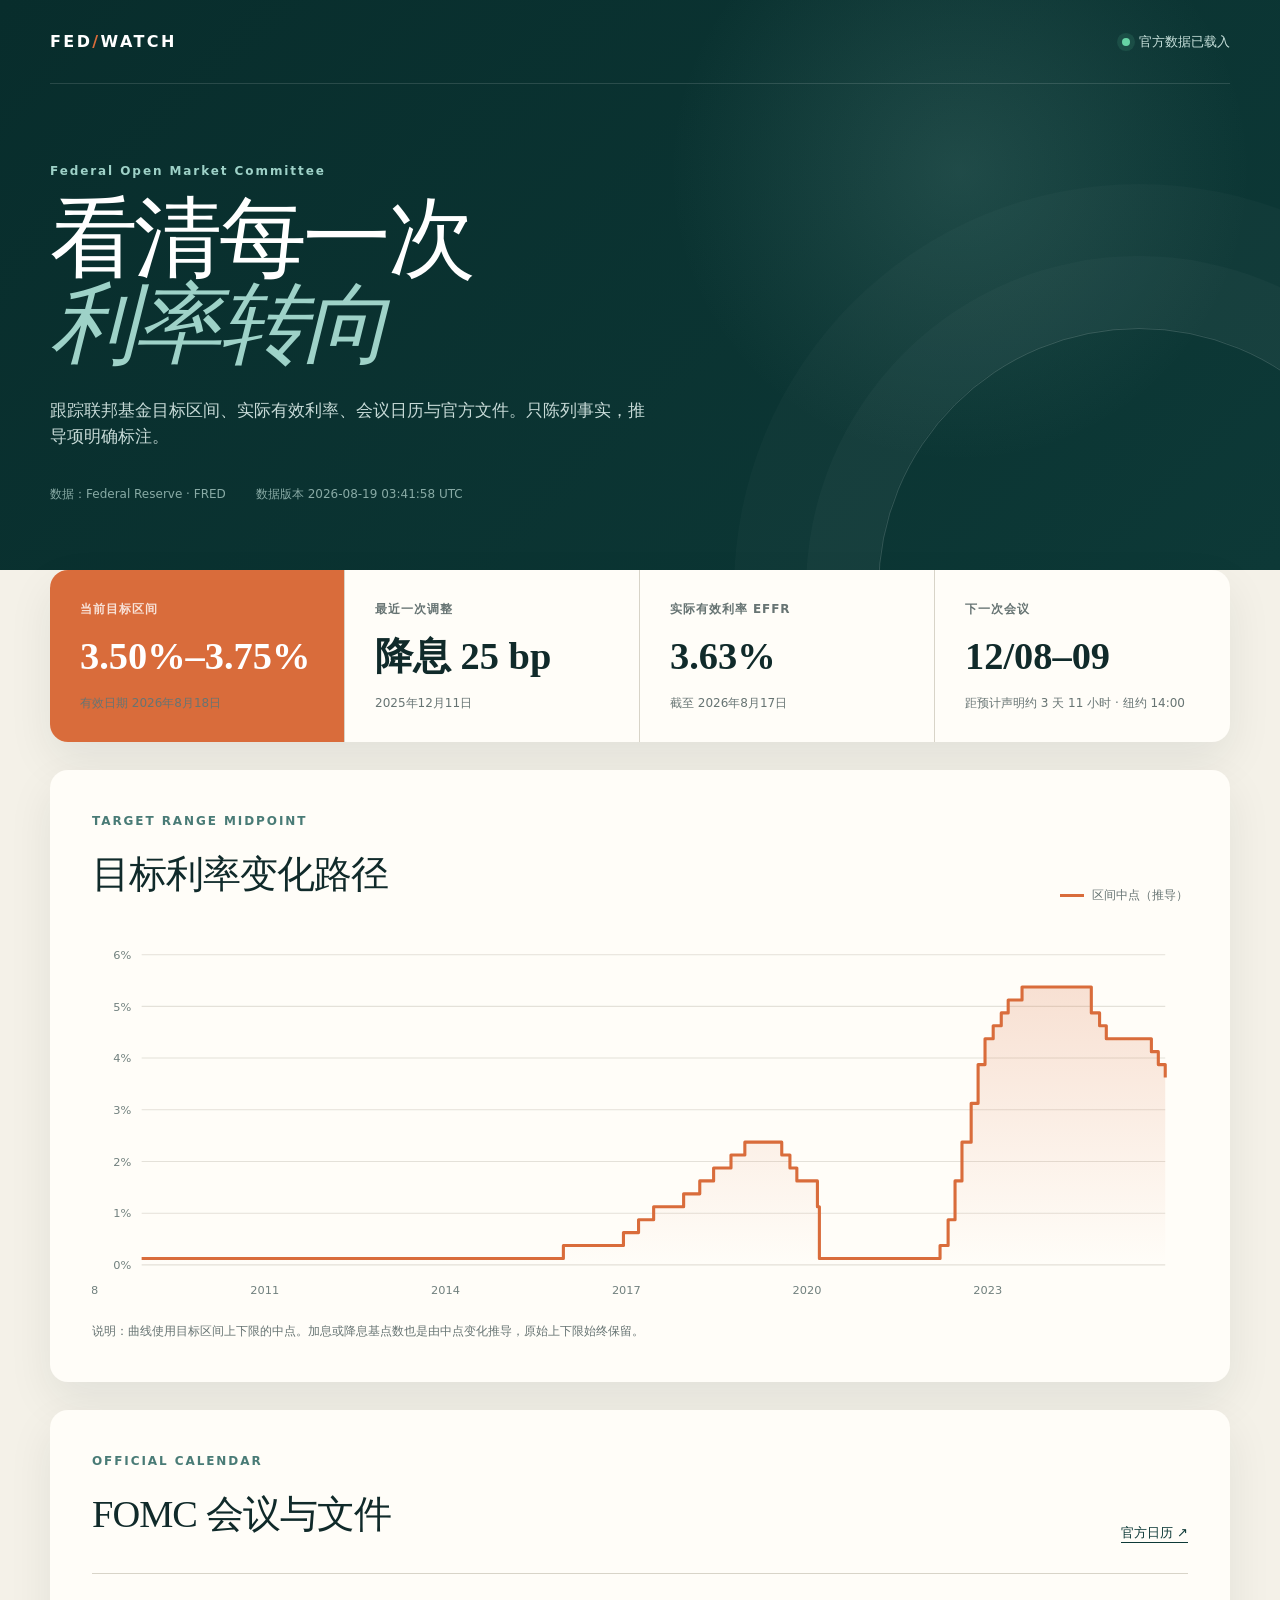
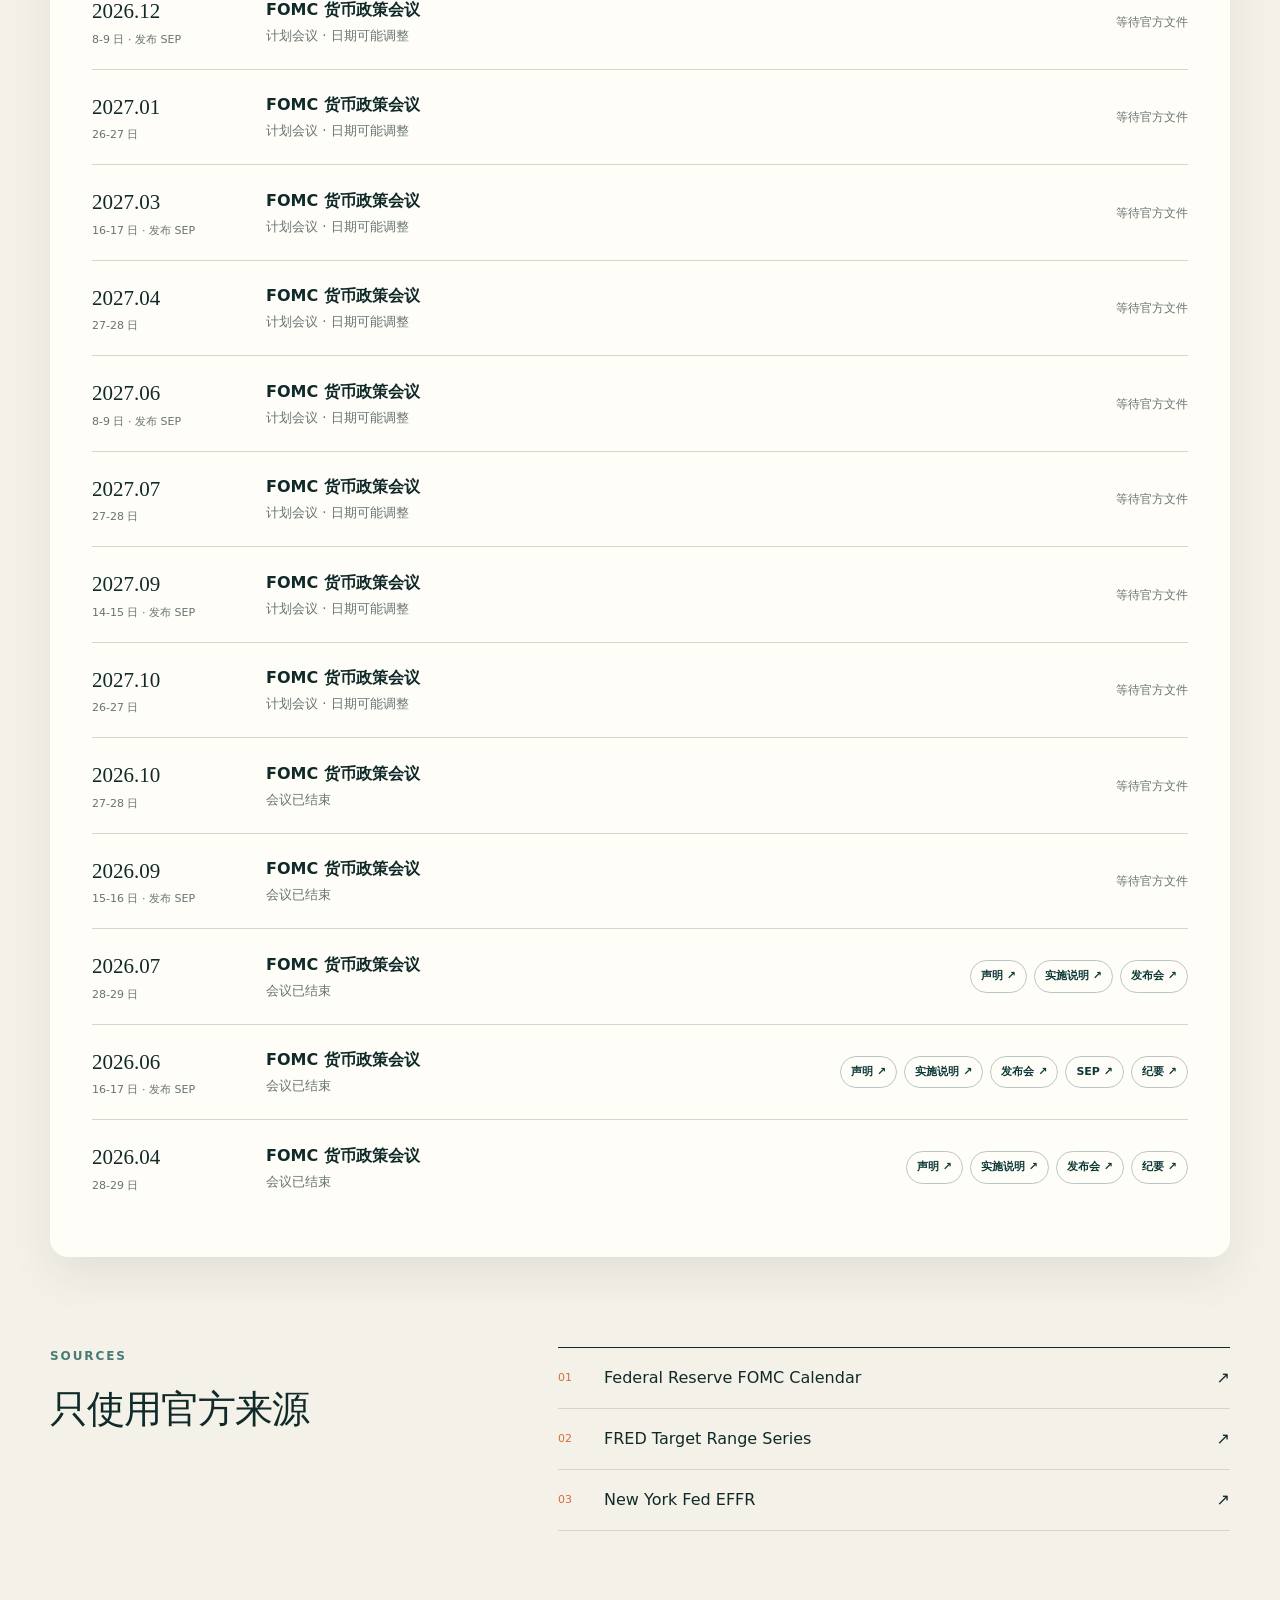
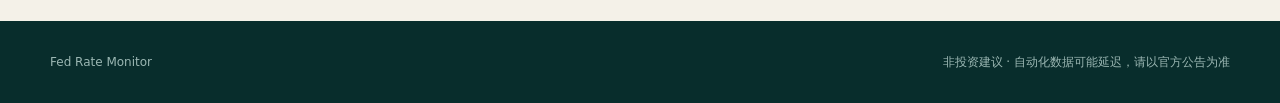
==== index.html @ 98baaf2b "feat: build FOMC rate monitor with email alerts" ====
<!doctype html>
<html lang="zh-CN">
<head>
  <meta charset="utf-8">
  <meta name="viewport" content="width=device-width, initial-scale=1">
  <meta name="description" content="基于美联储官方数据的 FOMC 利率与会议监控仪表盘">
  <title>美联储利率监控</title>
  <link rel="stylesheet" href="styles.css">
</head>
<body>
  <header class="hero">
    <nav class="nav shell">
      <a class="brand" href="#">FED<span>/</span>WATCH</a>
      <div class="status"><i></i><span id="data-status">正在读取官方数据</span></div>
    </nav>
    <div class="hero-content shell">
      <p class="eyebrow">Federal Open Market Committee</p>
      <h1>看清每一次<br><em>利率转向</em></h1>
      <p class="lede">跟踪联邦基金目标区间、实际有效利率、会议日历与官方文件。只陈列事实，推导项明确标注。</p>
      <div class="hero-meta">
        <span>数据：Federal Reserve · FRED</span>
        <span id="version-time">数据版本 —</span>
      </div>
    </div>
  </header>

  <main class="shell">
    <section class="cards" aria-label="当前概览">
      <article class="metric primary">
        <span class="metric-label">当前目标区间</span>
        <strong id="target-range">—</strong>
        <small id="target-asof">等待数据</small>
      </article>
      <article class="metric">
        <span class="metric-label">最近一次调整</span>
        <strong id="latest-action">—</strong>
        <small id="latest-action-date">等待数据</small>
      </article>
      <article class="metric">
        <span class="metric-label">实际有效利率 EFFR</span>
        <strong id="effr">—</strong>
        <small id="effr-asof">等待数据</small>
      </article>
      <article class="metric next">
        <span class="metric-label">下一次会议</span>
        <strong id="next-meeting">—</strong>
        <small id="countdown">等待数据</small>
      </article>
    </section>

    <section class="panel chart-panel">
      <div class="section-heading">
        <div>
          <p class="eyebrow dark">TARGET RANGE MIDPOINT</p>
          <h2>目标利率变化路径</h2>
        </div>
        <div class="legend"><i></i>区间中点（推导）</div>
      </div>
      <div id="rate-chart" class="chart" role="img" aria-label="联邦基金目标区间中点历史图"></div>
      <p class="method-note">说明：曲线使用目标区间上下限的中点。加息或降息基点数也是由中点变化推导，原始上下限始终保留。</p>
    </section>

    <section class="panel meetings-panel">
      <div class="section-heading">
        <div>
          <p class="eyebrow dark">OFFICIAL CALENDAR</p>
          <h2>FOMC 会议与文件</h2>
        </div>
        <a class="source-link" href="https://www.federalreserve.gov/monetarypolicy/fomccalendars.htm" target="_blank" rel="noreferrer">官方日历 ↗</a>
      </div>
      <div id="meetings" class="meetings"></div>
    </section>

    <section class="source-grid">
      <div>
        <p class="eyebrow dark">SOURCES</p>
        <h2>只使用官方来源</h2>
      </div>
      <div class="source-list">
        <a href="https://www.federalreserve.gov/monetarypolicy/fomccalendars.htm" target="_blank" rel="noreferrer"><span>01</span>Federal Reserve FOMC Calendar<b>↗</b></a>
        <a href="https://fred.stlouisfed.org/series/DFEDTARU" target="_blank" rel="noreferrer"><span>02</span>FRED Target Range Series<b>↗</b></a>
        <a href="https://www.newyorkfed.org/markets/reference-rates/effr" target="_blank" rel="noreferrer"><span>03</span>New York Fed EFFR<b>↗</b></a>
      </div>
    </section>
  </main>

  <footer>
    <div class="shell footer-inner">
      <span>Fed Rate Monitor</span>
      <span>非投资建议 · 自动化数据可能延迟，请以官方公告为准</span>
    </div>
  </footer>
  <script src="app.js" defer></script>
</body>
</html>
---- styles.css ----
:root {
  --ink: #102a2a;
  --deep: #0d3937;
  --mint: #9ed2c8;
  --paper: #f4f1e8;
  --white: #fffdf8;
  --orange: #d96c3b;
  --line: #d8d4c8;
  --muted: #677473;
  --shadow: 0 18px 45px rgba(16, 42, 42, .08);
}

* { box-sizing: border-box; }
html { scroll-behavior: smooth; }
body {
  margin: 0;
  color: var(--ink);
  background: var(--paper);
  font-family: Inter, ui-sans-serif, system-ui, -apple-system, "PingFang SC", "Microsoft YaHei", sans-serif;
  line-height: 1.5;
}
.shell { width: min(1180px, calc(100% - 40px)); margin: 0 auto; }
.hero {
  min-height: 570px;
  color: white;
  background:
    radial-gradient(circle at 75% 30%, rgba(158, 210, 200, .14), transparent 28%),
    linear-gradient(135deg, #082d2c, var(--deep));
  position: relative;
  overflow: hidden;
}
.hero::after {
  content: "";
  position: absolute;
  width: 520px;
  height: 520px;
  right: -120px;
  bottom: -280px;
  border: 1px solid rgba(255,255,255,.16);
  border-radius: 50%;
  box-shadow: 0 0 0 72px rgba(255,255,255,.025), 0 0 0 144px rgba(255,255,255,.02);
}
.nav { height: 84px; display: flex; align-items: center; justify-content: space-between; border-bottom: 1px solid rgba(255,255,255,.13); }
.brand { color: white; text-decoration: none; font-weight: 800; letter-spacing: .15em; }
.brand span { color: var(--orange); }
.status { display: flex; align-items: center; gap: 9px; font-size: 13px; color: #c8e1dc; }
.status i { width: 8px; height: 8px; border-radius: 50%; background: #67d3a5; box-shadow: 0 0 0 5px rgba(103,211,165,.12); }
.status.error i { background: #f18c66; box-shadow: 0 0 0 5px rgba(241,140,102,.12); }
.hero-content { padding-top: 78px; position: relative; z-index: 1; }
.eyebrow { margin: 0 0 16px; color: var(--mint); font-size: 12px; font-weight: 750; letter-spacing: .16em; }
.eyebrow.dark { color: #497b76; }
h1 { margin: 0; font-family: Georgia, "Songti SC", serif; font-size: clamp(54px, 7vw, 88px); line-height: .98; letter-spacing: -.04em; font-weight: 500; }
h1 em { color: var(--mint); font-weight: inherit; }
.lede { max-width: 610px; color: #c7dad7; font-size: 17px; margin: 30px 0 0; }
.hero-meta { display: flex; gap: 30px; margin-top: 36px; color: #88aaa5; font-size: 12px; }
main { margin-top: -54px; position: relative; z-index: 2; }
.cards { display: grid; grid-template-columns: repeat(4, 1fr); background: var(--white); border-radius: 18px; box-shadow: var(--shadow); overflow: hidden; }
.metric { min-height: 172px; padding: 30px; border-right: 1px solid var(--line); display: flex; flex-direction: column; justify-content: space-between; }
.metric:last-child { border-right: 0; }
.metric.primary { background: var(--orange); color: white; }
.metric-label { font-size: 12px; font-weight: 700; letter-spacing: .08em; color: var(--muted); }
.primary .metric-label, .primary small { color: rgba(255,255,255,.8); }
.metric strong { display: block; font-family: Georgia, serif; font-size: clamp(29px, 3vw, 42px); line-height: 1; white-space: nowrap; }
.metric small { color: var(--muted); font-size: 12px; }
.panel { margin-top: 28px; padding: 42px; background: var(--white); border-radius: 18px; box-shadow: var(--shadow); }
.section-heading { display: flex; align-items: flex-end; justify-content: space-between; gap: 24px; margin-bottom: 30px; }
h2 { margin: 0; font-family: Georgia, "Songti SC", serif; font-size: clamp(28px, 3vw, 40px); font-weight: 500; letter-spacing: -.025em; }
.legend { color: var(--muted); font-size: 12px; }
.legend i { display: inline-block; width: 24px; height: 3px; margin-right: 8px; vertical-align: middle; background: var(--orange); }
.chart { min-height: 360px; width: 100%; overflow: hidden; }
.chart svg { display: block; width: 100%; height: auto; }
.chart .grid { stroke: #e4e1d9; stroke-width: 1; }
.chart .axis-label { fill: #71807e; font-size: 11px; }
.chart .rate-line { fill: none; stroke: var(--orange); stroke-width: 3; stroke-linejoin: round; }
.chart .rate-area { fill: url(#rateGradient); opacity: .9; }
.method-note { margin: 16px 0 0; color: var(--muted); font-size: 12px; }
.source-link { color: var(--deep); text-decoration: none; font-size: 13px; border-bottom: 1px solid var(--deep); }
.meeting-row { display: grid; grid-template-columns: 150px 1fr auto; align-items: center; gap: 24px; padding: 22px 0; border-top: 1px solid var(--line); }
.meeting-date { font-family: Georgia, serif; font-size: 21px; }
.meeting-date small { display: block; color: var(--muted); font: 11px ui-sans-serif, system-ui; margin-top: 4px; }
.meeting-title { font-weight: 720; }
.meeting-title small { display: block; color: var(--muted); font-weight: 400; margin-top: 4px; }
.docs { display: flex; justify-content: flex-end; flex-wrap: wrap; gap: 7px; }
.doc { color: var(--deep); text-decoration: none; font-size: 11px; font-weight: 700; border: 1px solid #b9c7c4; padding: 7px 10px; border-radius: 999px; }
.doc:hover { background: var(--deep); color: white; border-color: var(--deep); }
.pending { color: var(--muted); font-size: 12px; }
.source-grid { display: grid; grid-template-columns: 1fr 1.5fr; gap: 60px; margin: 90px 0; }
.source-list { border-top: 1px solid var(--ink); }
.source-list a { display: grid; grid-template-columns: 46px 1fr auto; align-items: center; padding: 18px 0; color: var(--ink); text-decoration: none; border-bottom: 1px solid var(--line); }
.source-list span { color: var(--orange); font-size: 11px; }
.source-list b { font-weight: 400; }
footer { background: #082d2c; color: #9bb7b3; padding: 32px 0; font-size: 12px; }
.footer-inner { display: flex; justify-content: space-between; gap: 20px; }
.loading, .error-message { color: var(--muted); padding: 24px 0; }

@media (max-width: 900px) {
  .cards { grid-template-columns: repeat(2, 1fr); }
  .metric:nth-child(2) { border-right: 0; }
  .metric:nth-child(-n+2) { border-bottom: 1px solid var(--line); }
  .meeting-row { grid-template-columns: 125px 1fr; }
  .docs { grid-column: 2; justify-content: flex-start; }
}
@media (max-width: 600px) {
  .shell { width: min(100% - 24px, 1180px); }
  .hero { min-height: 600px; }
  .hero-content { padding-top: 62px; }
  .hero-meta { flex-direction: column; gap: 6px; }
  .cards { grid-template-columns: 1fr; }
  .metric { min-height: 145px; border-right: 0; border-bottom: 1px solid var(--line); }
  .metric:last-child { border-bottom: 0; }
  .panel { padding: 26px 20px; }
  .section-heading { align-items: flex-start; flex-direction: column; }
  .legend { display: none; }
  .chart { min-height: 250px; }
  .meeting-row { grid-template-columns: 1fr; gap: 9px; }
  .docs { grid-column: 1; }
  .source-grid { grid-template-columns: 1fr; gap: 30px; margin: 64px 0; }
  .footer-inner { flex-direction: column; }
}
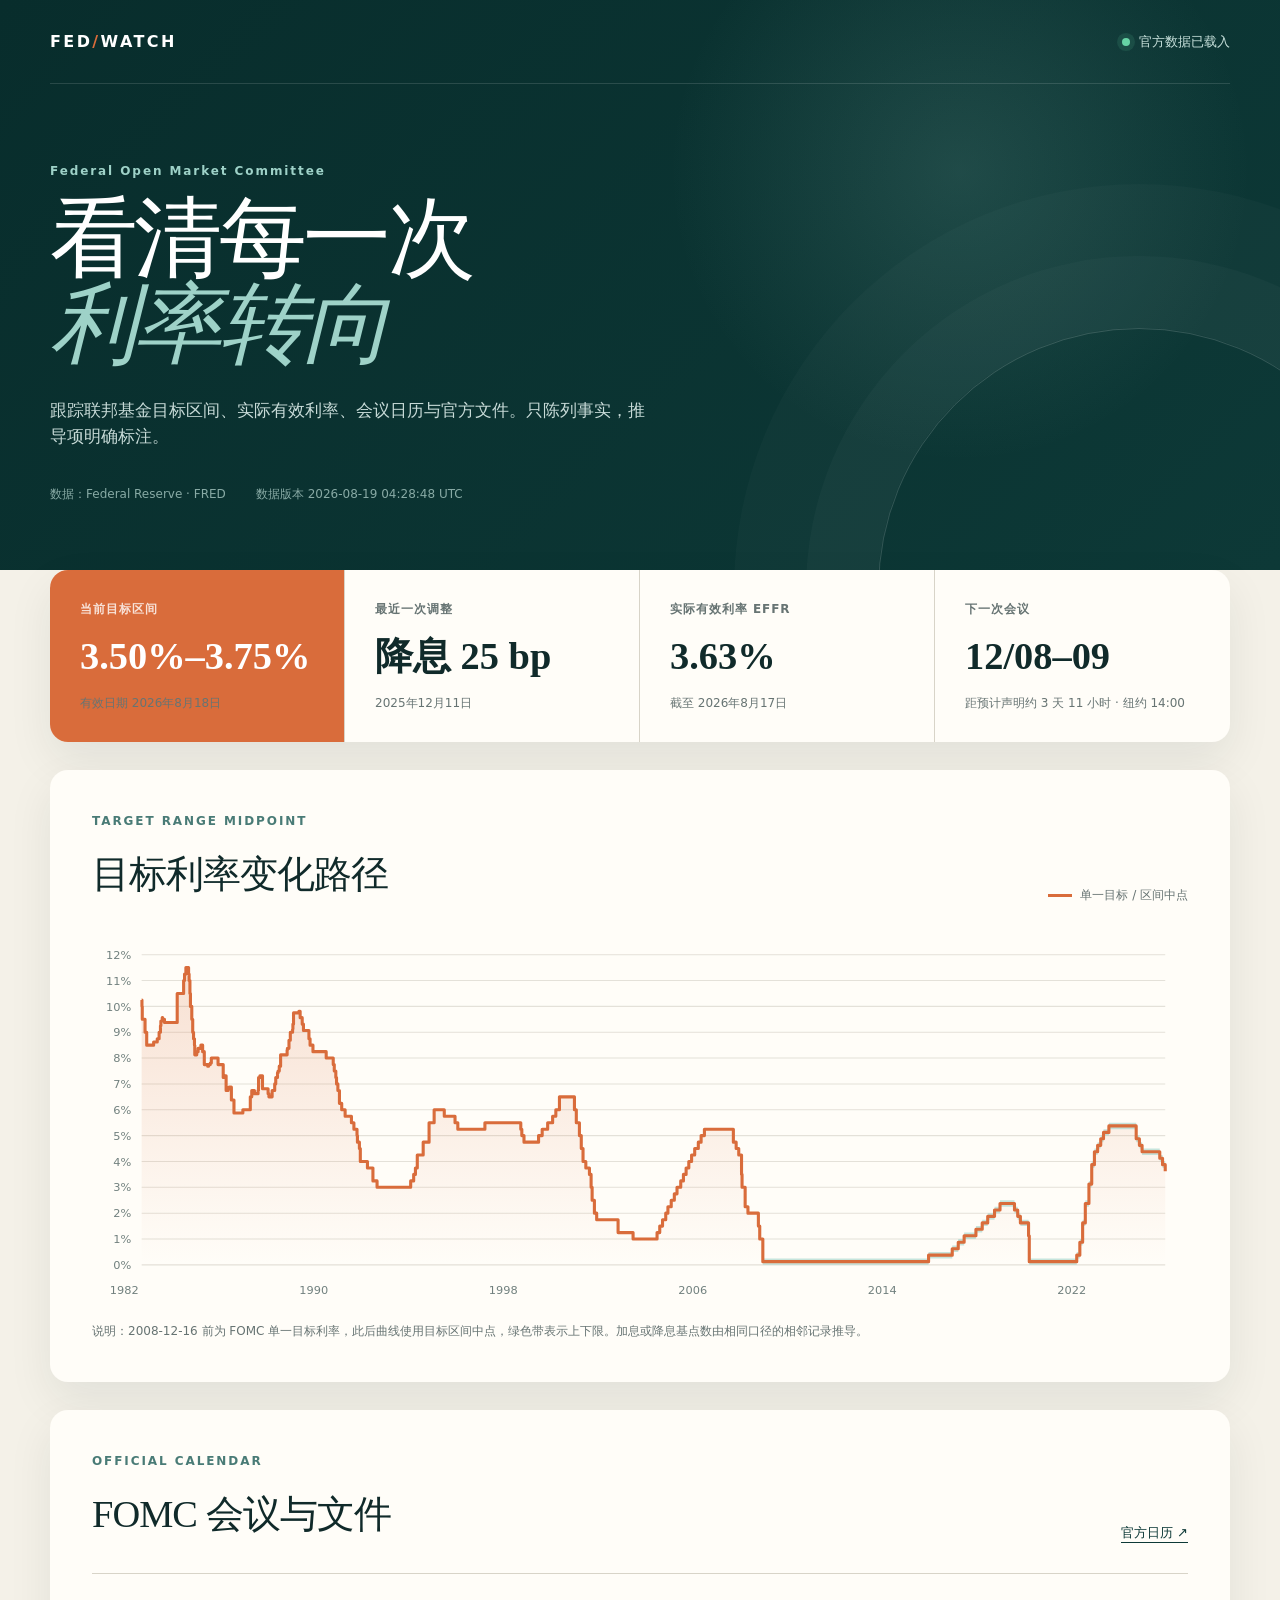
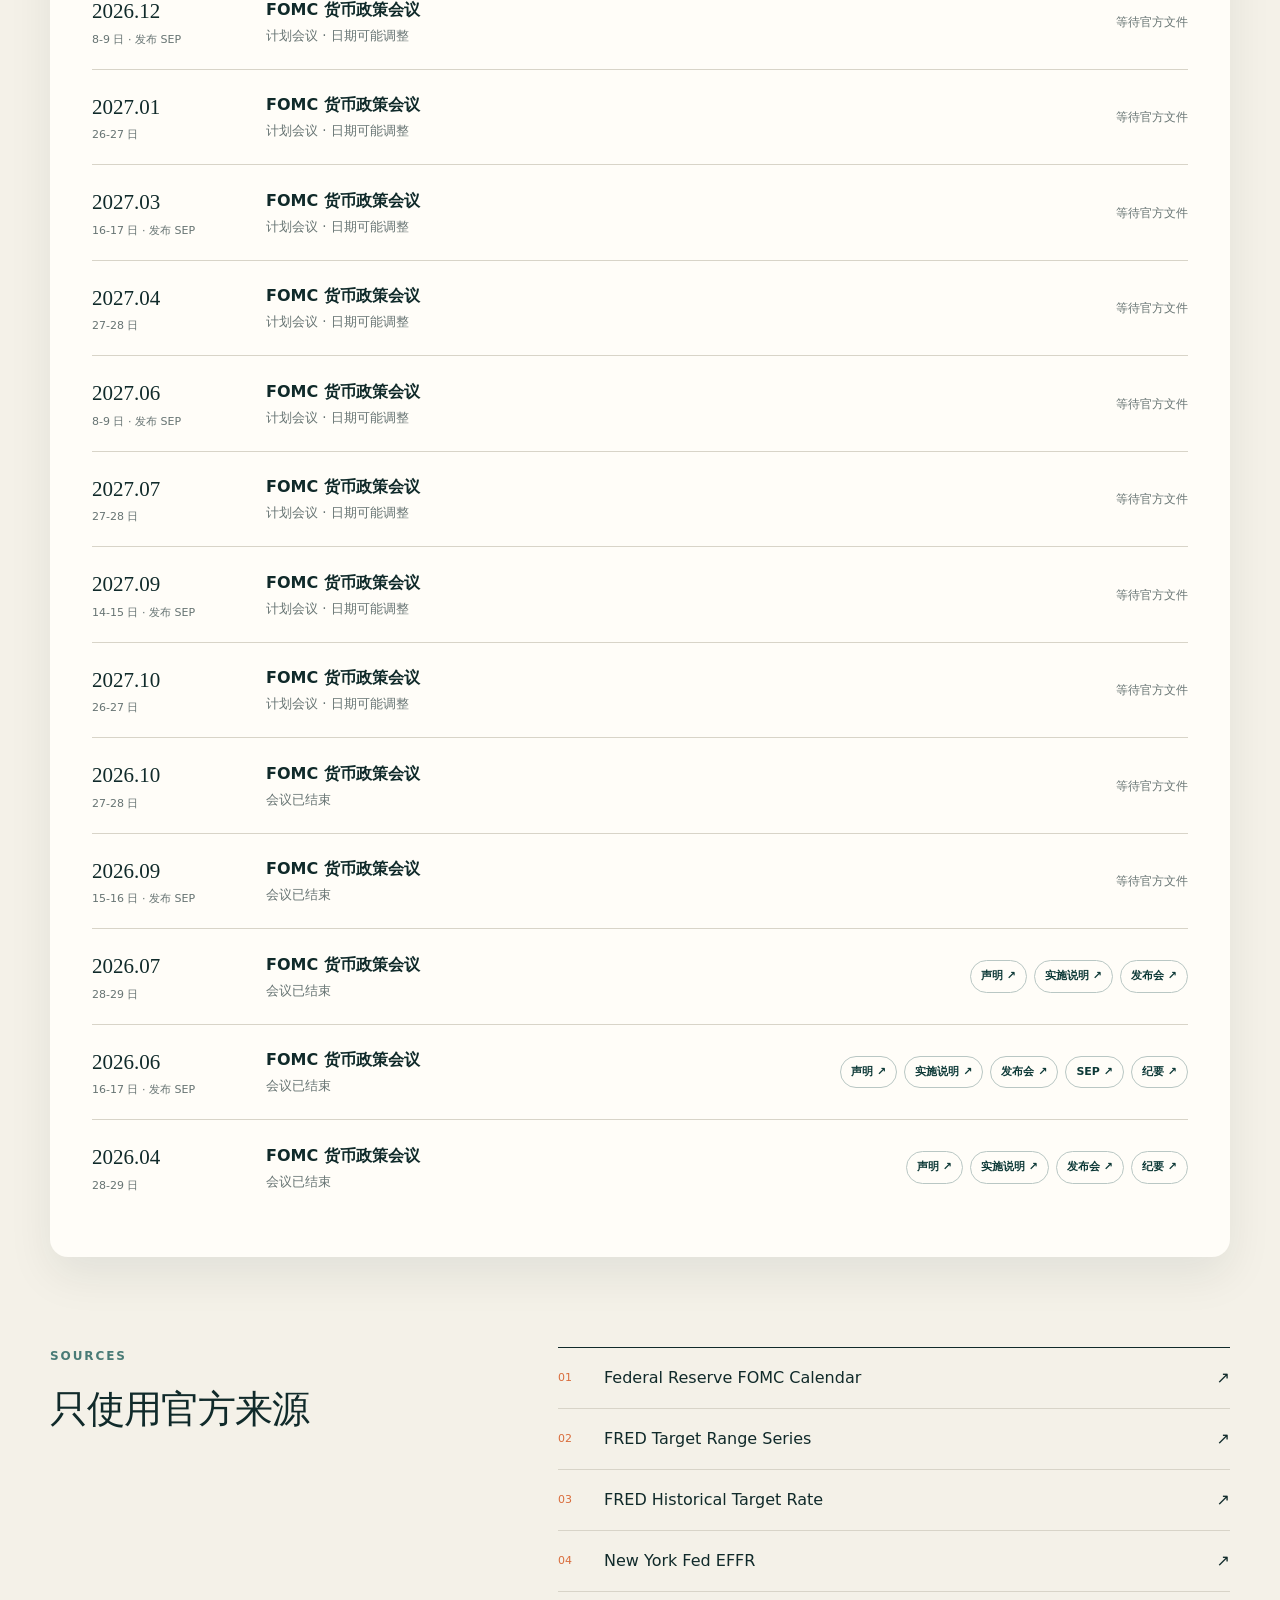
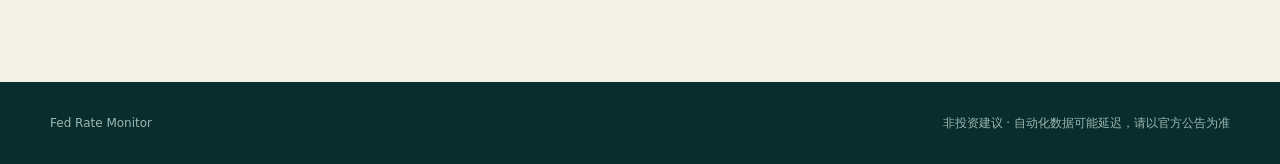
==== commit 2e368cf9: "feat: extend target-rate chart to 1982" ====
--- a/index.html
+++ b/index.html
@@ -54,10 +54,10 @@
           <p class="eyebrow dark">TARGET RANGE MIDPOINT</p>
           <h2>目标利率变化路径</h2>
         </div>
-        <div class="legend"><i></i>区间中点（推导）</div>
+        <div class="legend"><i></i>单一目标 / 区间中点</div>
       </div>
-      <div id="rate-chart" class="chart" role="img" aria-label="联邦基金目标区间中点历史图"></div>
-      <p class="method-note">说明：曲线使用目标区间上下限的中点。加息或降息基点数也是由中点变化推导，原始上下限始终保留。</p>
+      <div id="rate-chart" class="chart" role="img" aria-label="联邦基金目标利率历史变化图"></div>
+      <p class="method-note">说明：2008-12-16 前为 FOMC 单一目标利率，此后曲线使用目标区间中点，绿色带表示上下限。加息或降息基点数由相同口径的相邻记录推导。</p>
     </section>
 
     <section class="panel meetings-panel">
@@ -79,7 +79,8 @@
       <div class="source-list">
         <a href="https://www.federalreserve.gov/monetarypolicy/fomccalendars.htm" target="_blank" rel="noreferrer"><span>01</span>Federal Reserve FOMC Calendar<b>↗</b></a>
         <a href="https://fred.stlouisfed.org/series/DFEDTARU" target="_blank" rel="noreferrer"><span>02</span>FRED Target Range Series<b>↗</b></a>
-        <a href="https://www.newyorkfed.org/markets/reference-rates/effr" target="_blank" rel="noreferrer"><span>03</span>New York Fed EFFR<b>↗</b></a>
+        <a href="https://fred.stlouisfed.org/series/DFEDTAR" target="_blank" rel="noreferrer"><span>03</span>FRED Historical Target Rate<b>↗</b></a>
+        <a href="https://www.newyorkfed.org/markets/reference-rates/effr" target="_blank" rel="noreferrer"><span>04</span>New York Fed EFFR<b>↗</b></a>
       </div>
     </section>
   </main>
--- a/styles.css
+++ b/styles.css
@@ -73,6 +73,7 @@
 .chart .axis-label { fill: #71807e; font-size: 11px; }
 .chart .rate-line { fill: none; stroke: var(--orange); stroke-width: 3; stroke-linejoin: round; }
 .chart .rate-area { fill: url(#rateGradient); opacity: .9; }
+.chart .range-band { fill: var(--mint); opacity: .58; }
 .method-note { margin: 16px 0 0; color: var(--muted); font-size: 12px; }
 .source-link { color: var(--deep); text-decoration: none; font-size: 13px; border-bottom: 1px solid var(--deep); }
 .meeting-row { display: grid; grid-template-columns: 150px 1fr auto; align-items: center; gap: 24px; padding: 22px 0; border-top: 1px solid var(--line); }
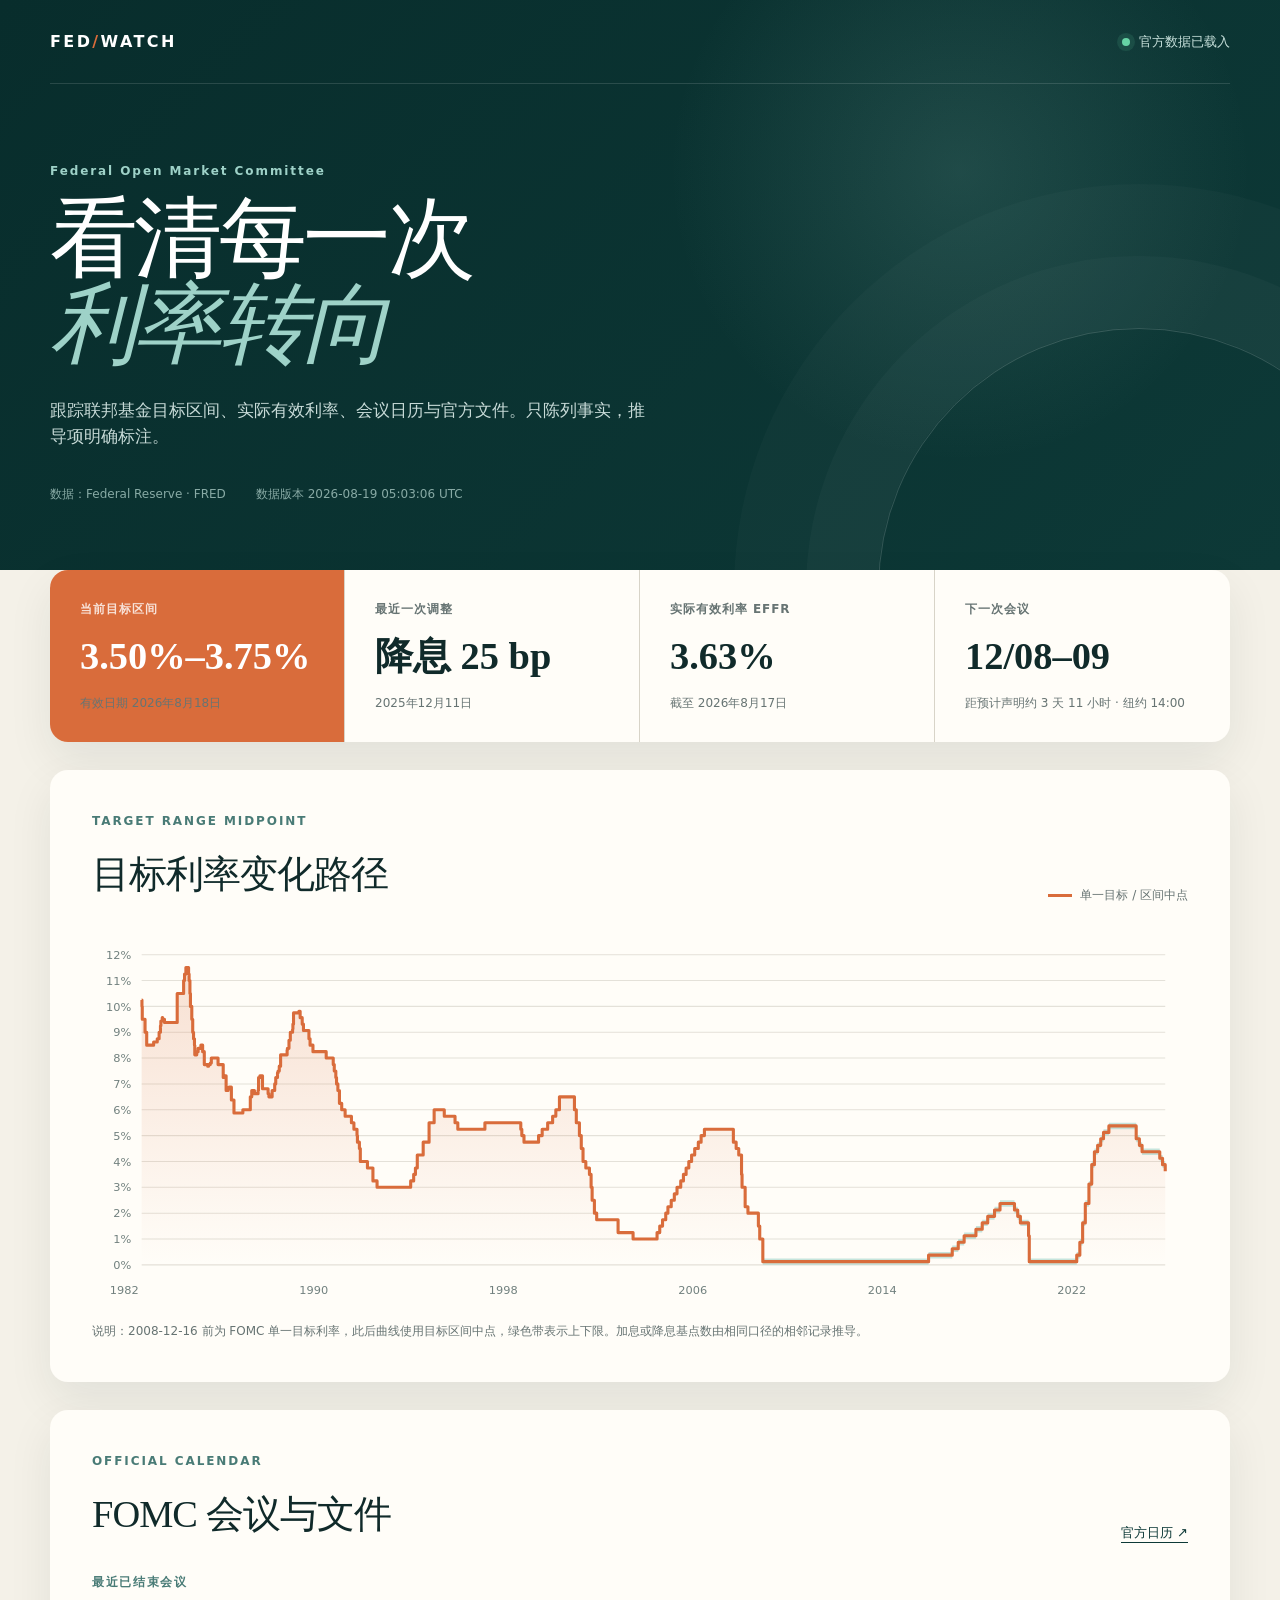
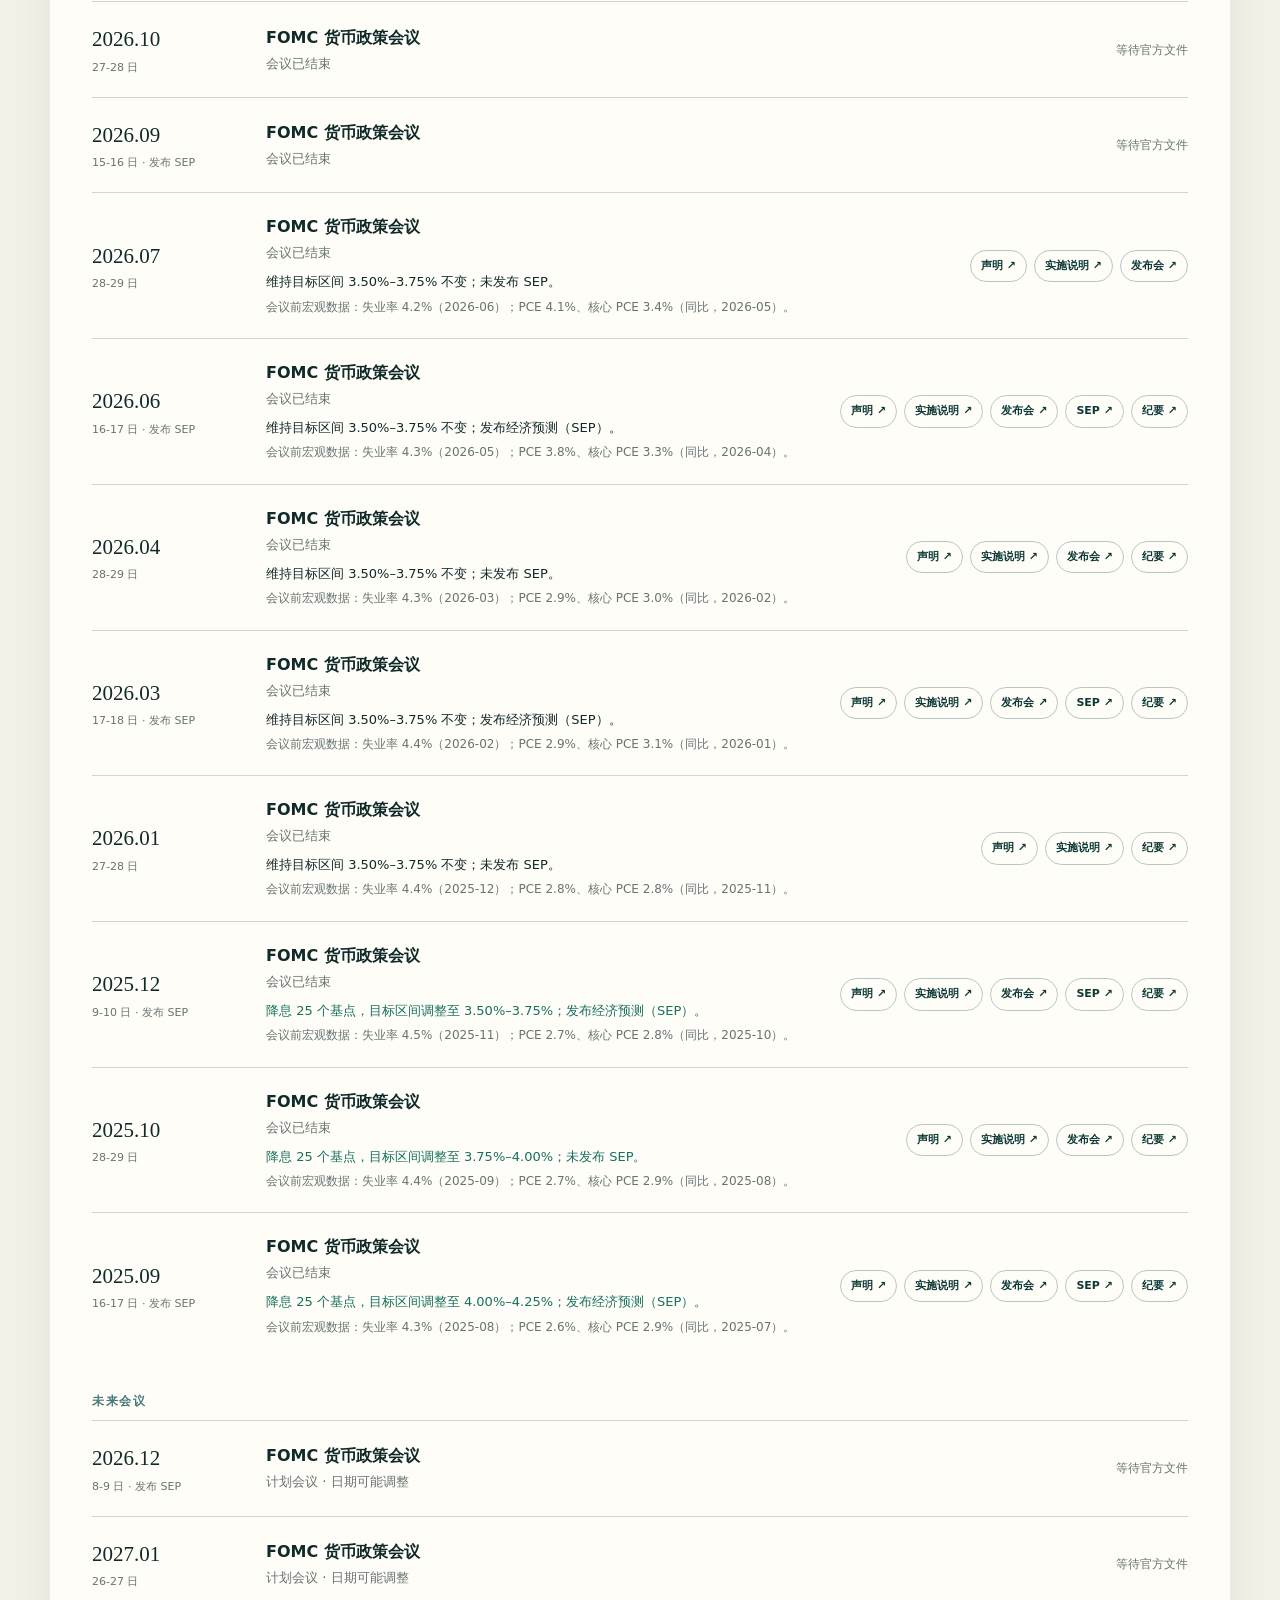
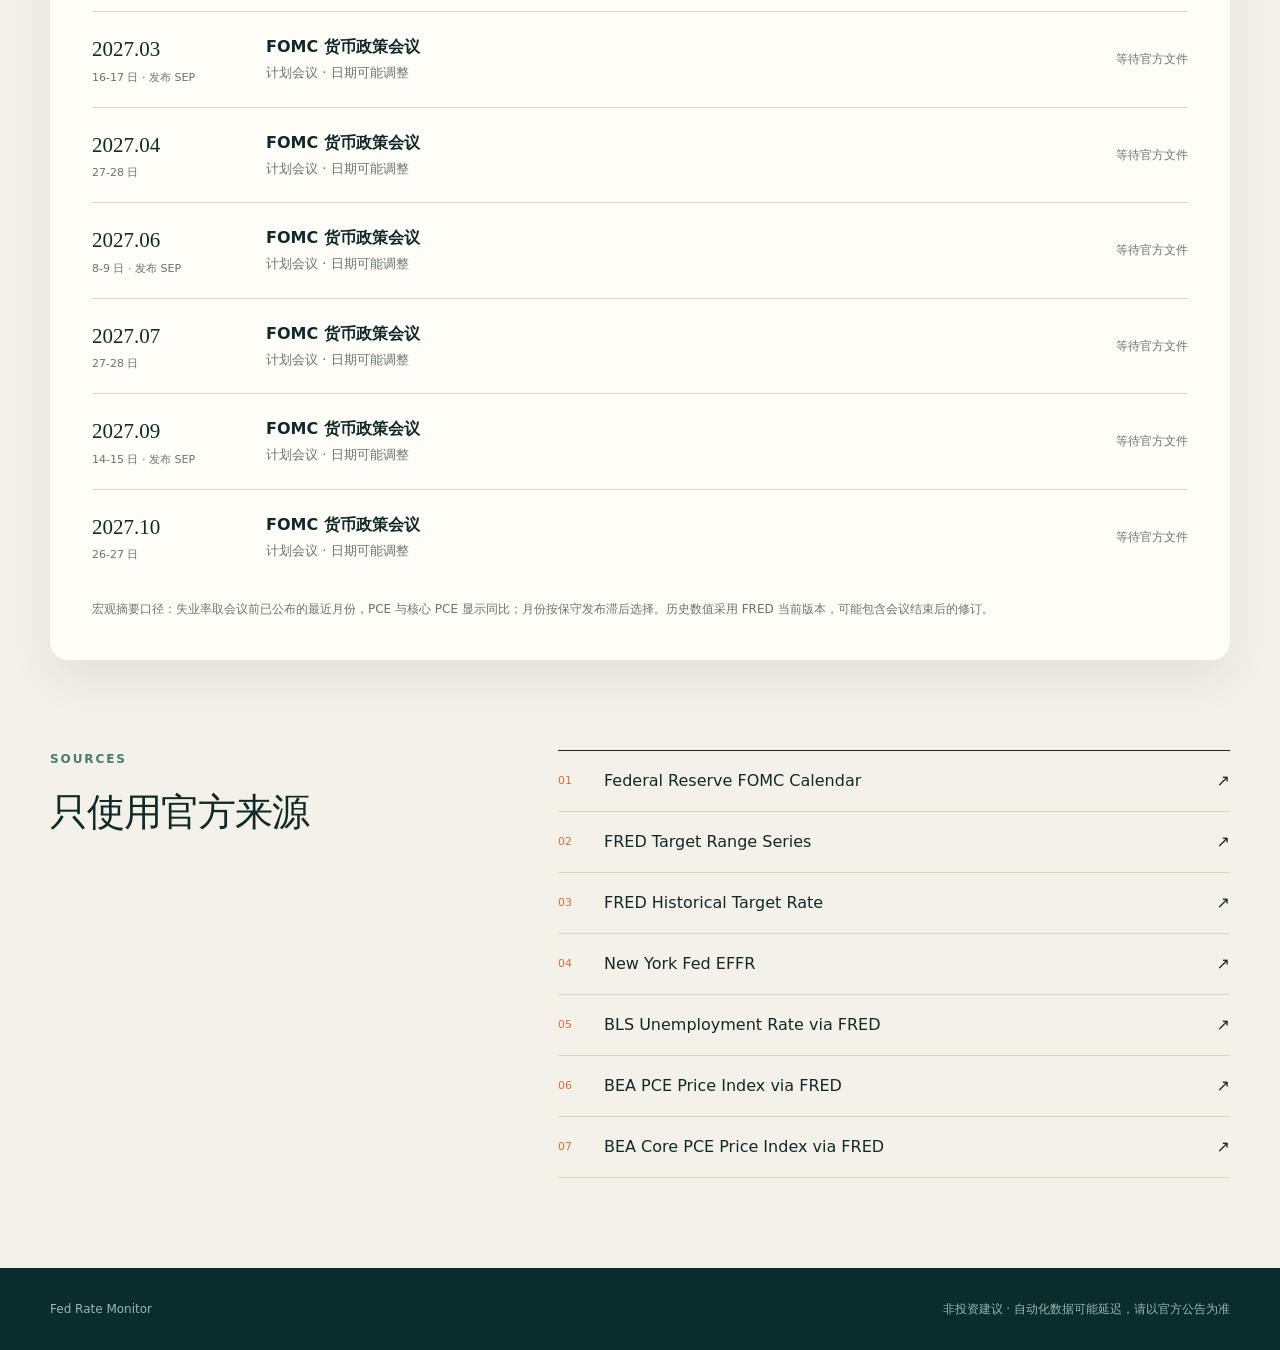
==== commit 02964462: "feat: add labor and inflation meeting snapshots" ====
--- a/index.html
+++ b/index.html
@@ -69,6 +69,7 @@
         <a class="source-link" href="https://www.federalreserve.gov/monetarypolicy/fomccalendars.htm" target="_blank" rel="noreferrer">官方日历 ↗</a>
       </div>
       <div id="meetings" class="meetings"></div>
+      <p class="method-note">宏观摘要口径：失业率取会议前已公布的最近月份，PCE 与核心 PCE 显示同比；月份按保守发布滞后选择。历史数值采用 FRED 当前版本，可能包含会议结束后的修订。</p>
     </section>
 
     <section class="source-grid">
@@ -81,6 +82,9 @@
         <a href="https://fred.stlouisfed.org/series/DFEDTARU" target="_blank" rel="noreferrer"><span>02</span>FRED Target Range Series<b>↗</b></a>
         <a href="https://fred.stlouisfed.org/series/DFEDTAR" target="_blank" rel="noreferrer"><span>03</span>FRED Historical Target Rate<b>↗</b></a>
         <a href="https://www.newyorkfed.org/markets/reference-rates/effr" target="_blank" rel="noreferrer"><span>04</span>New York Fed EFFR<b>↗</b></a>
+        <a href="https://fred.stlouisfed.org/series/UNRATE" target="_blank" rel="noreferrer"><span>05</span>BLS Unemployment Rate via FRED<b>↗</b></a>
+        <a href="https://fred.stlouisfed.org/series/PCEPI" target="_blank" rel="noreferrer"><span>06</span>BEA PCE Price Index via FRED<b>↗</b></a>
+        <a href="https://fred.stlouisfed.org/series/PCEPILFE" target="_blank" rel="noreferrer"><span>07</span>BEA Core PCE Price Index via FRED<b>↗</b></a>
       </div>
     </section>
   </main>
--- a/styles.css
+++ b/styles.css
@@ -76,11 +76,18 @@
 .chart .range-band { fill: var(--mint); opacity: .58; }
 .method-note { margin: 16px 0 0; color: var(--muted); font-size: 12px; }
 .source-link { color: var(--deep); text-decoration: none; font-size: 13px; border-bottom: 1px solid var(--deep); }
+.meeting-group-title { margin: 34px 0 10px; color: #497b76; font-size: 12px; letter-spacing: .14em; text-transform: uppercase; }
+.meeting-group-title:first-child { margin-top: 0; }
 .meeting-row { display: grid; grid-template-columns: 150px 1fr auto; align-items: center; gap: 24px; padding: 22px 0; border-top: 1px solid var(--line); }
 .meeting-date { font-family: Georgia, serif; font-size: 21px; }
 .meeting-date small { display: block; color: var(--muted); font: 11px ui-sans-serif, system-ui; margin-top: 4px; }
 .meeting-title { font-weight: 720; }
 .meeting-title small { display: block; color: var(--muted); font-weight: 400; margin-top: 4px; }
+.meeting-outcome { margin: 9px 0 0; color: var(--ink); font-size: 13px; font-weight: 500; line-height: 1.55; }
+.meeting-outcome.hike { color: #a74726; }
+.meeting-outcome.cut { color: #18705e; }
+.meeting-outcome.pending { color: var(--muted); }
+.meeting-macro { margin: 5px 0 0; color: var(--muted); font-size: 12px; font-weight: 450; line-height: 1.55; }
 .docs { display: flex; justify-content: flex-end; flex-wrap: wrap; gap: 7px; }
 .doc { color: var(--deep); text-decoration: none; font-size: 11px; font-weight: 700; border: 1px solid #b9c7c4; padding: 7px 10px; border-radius: 999px; }
 .doc:hover { background: var(--deep); color: white; border-color: var(--deep); }
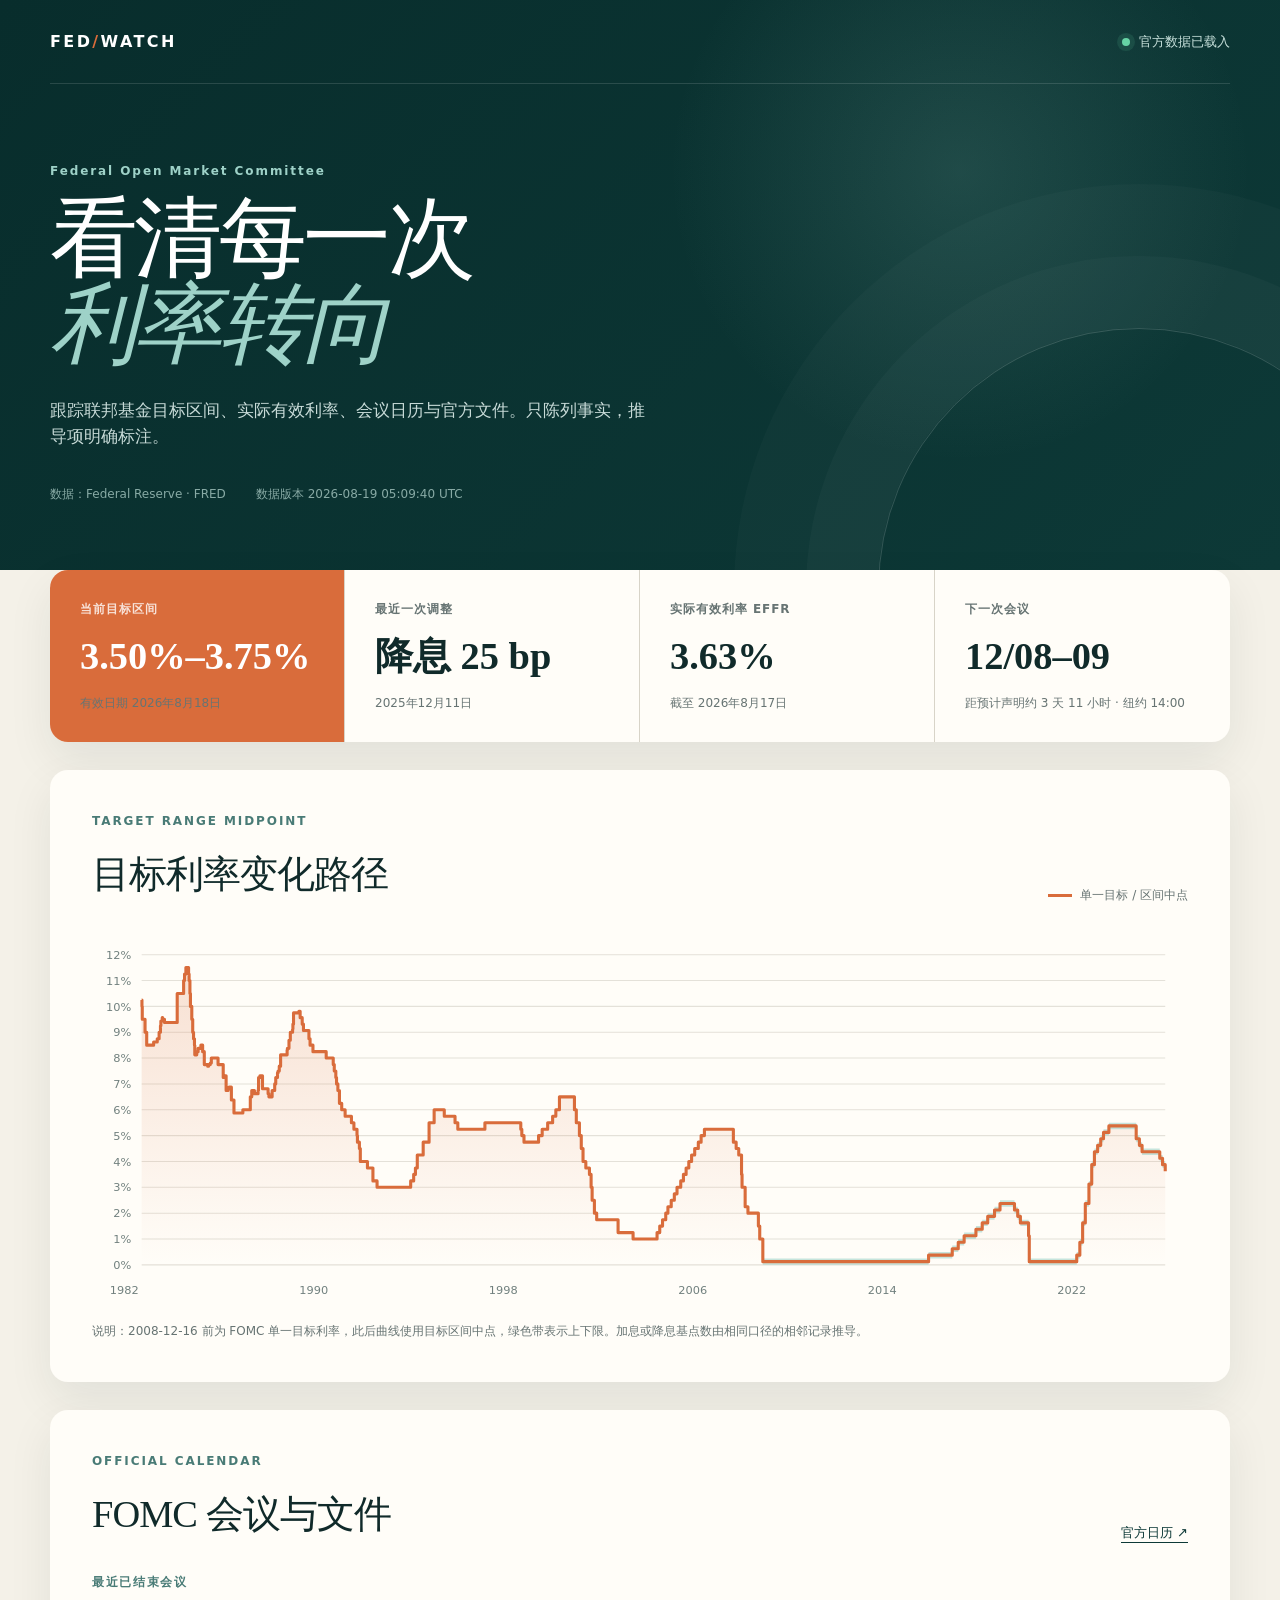
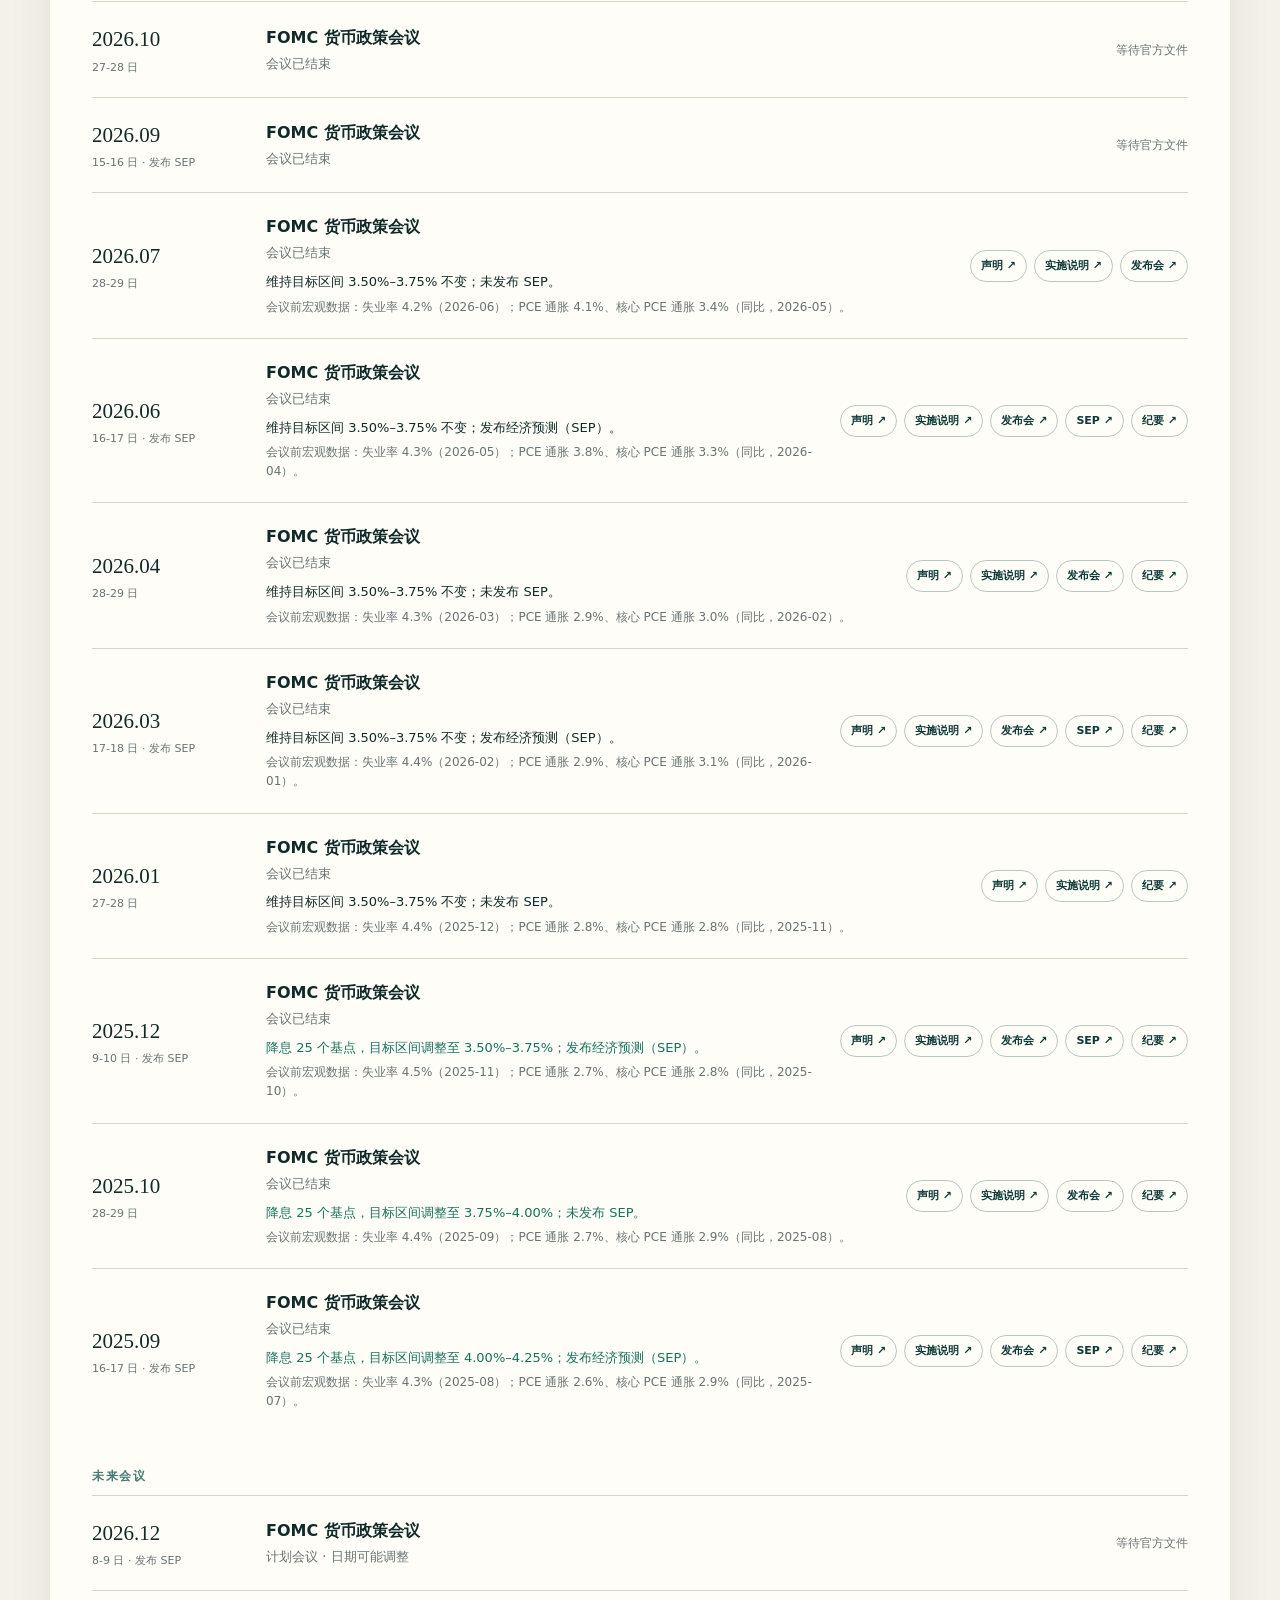
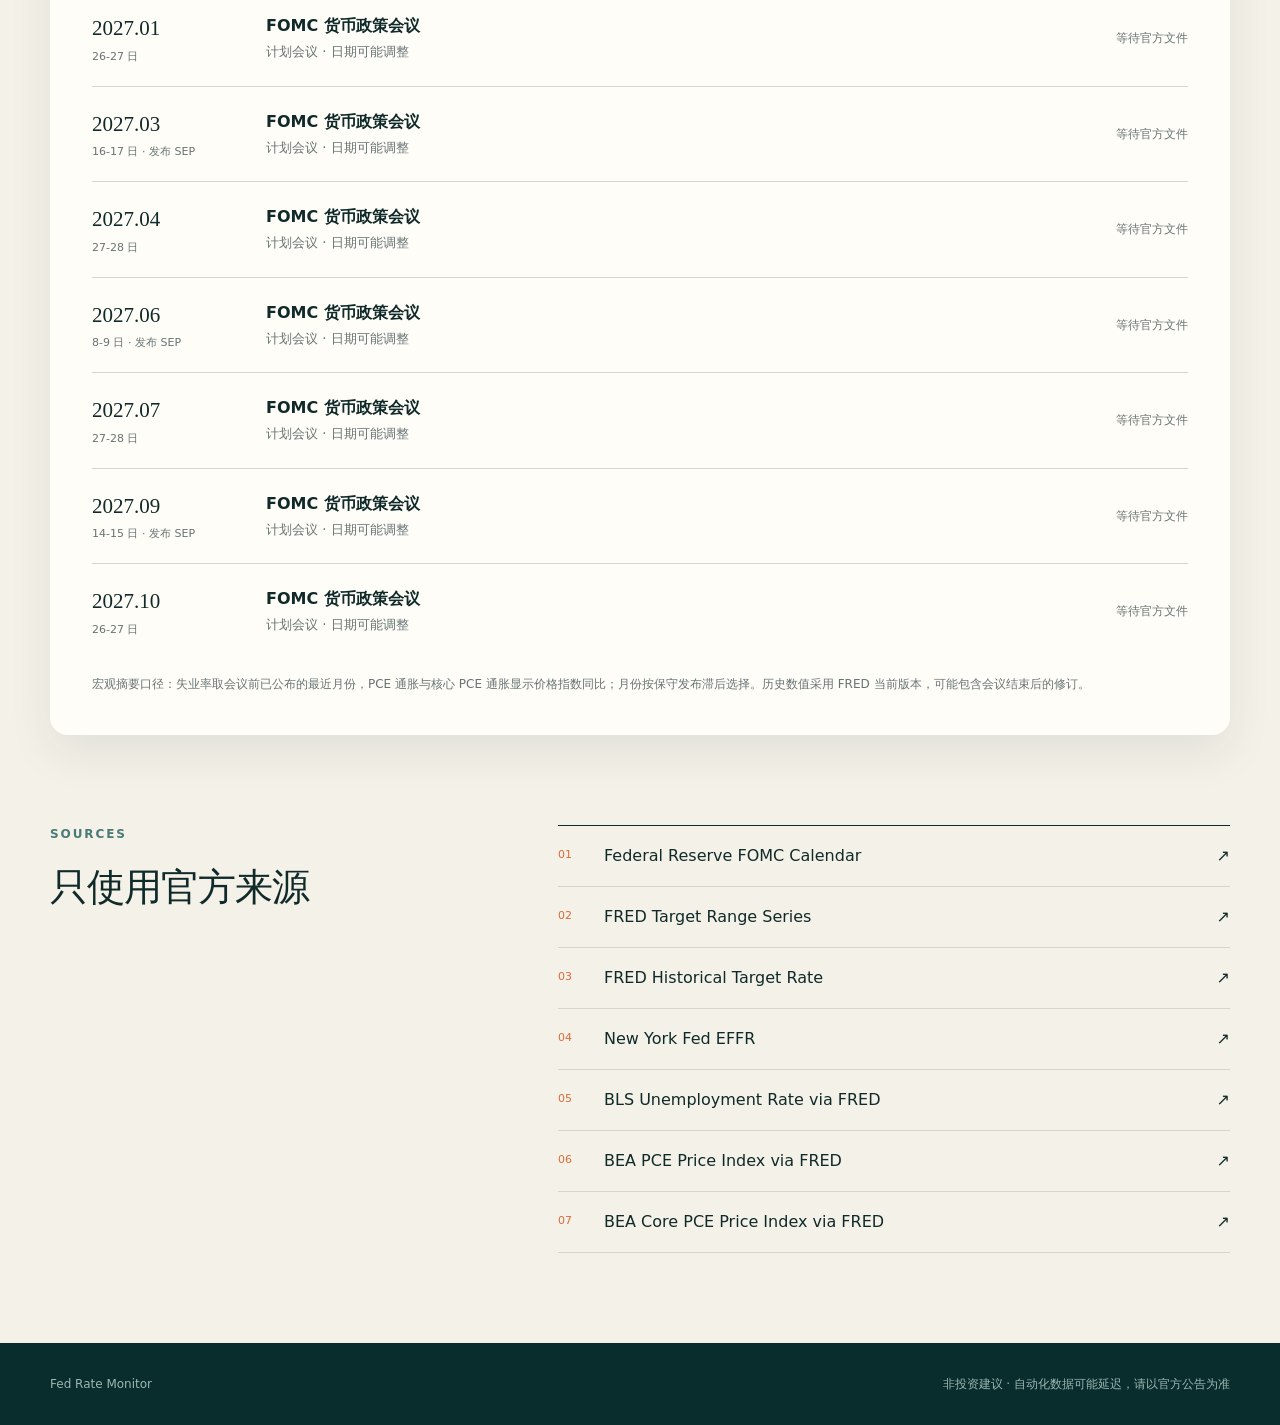
==== commit a162d348: "fix: clarify PCE inflation labels" ====
--- a/index.html
+++ b/index.html
@@ -69,7 +69,7 @@
         <a class="source-link" href="https://www.federalreserve.gov/monetarypolicy/fomccalendars.htm" target="_blank" rel="noreferrer">官方日历 ↗</a>
       </div>
       <div id="meetings" class="meetings"></div>
-      <p class="method-note">宏观摘要口径：失业率取会议前已公布的最近月份，PCE 与核心 PCE 显示同比；月份按保守发布滞后选择。历史数值采用 FRED 当前版本，可能包含会议结束后的修订。</p>
+      <p class="method-note">宏观摘要口径：失业率取会议前已公布的最近月份，PCE 通胀与核心 PCE 通胀显示价格指数同比；月份按保守发布滞后选择。历史数值采用 FRED 当前版本，可能包含会议结束后的修订。</p>
     </section>
 
     <section class="source-grid">
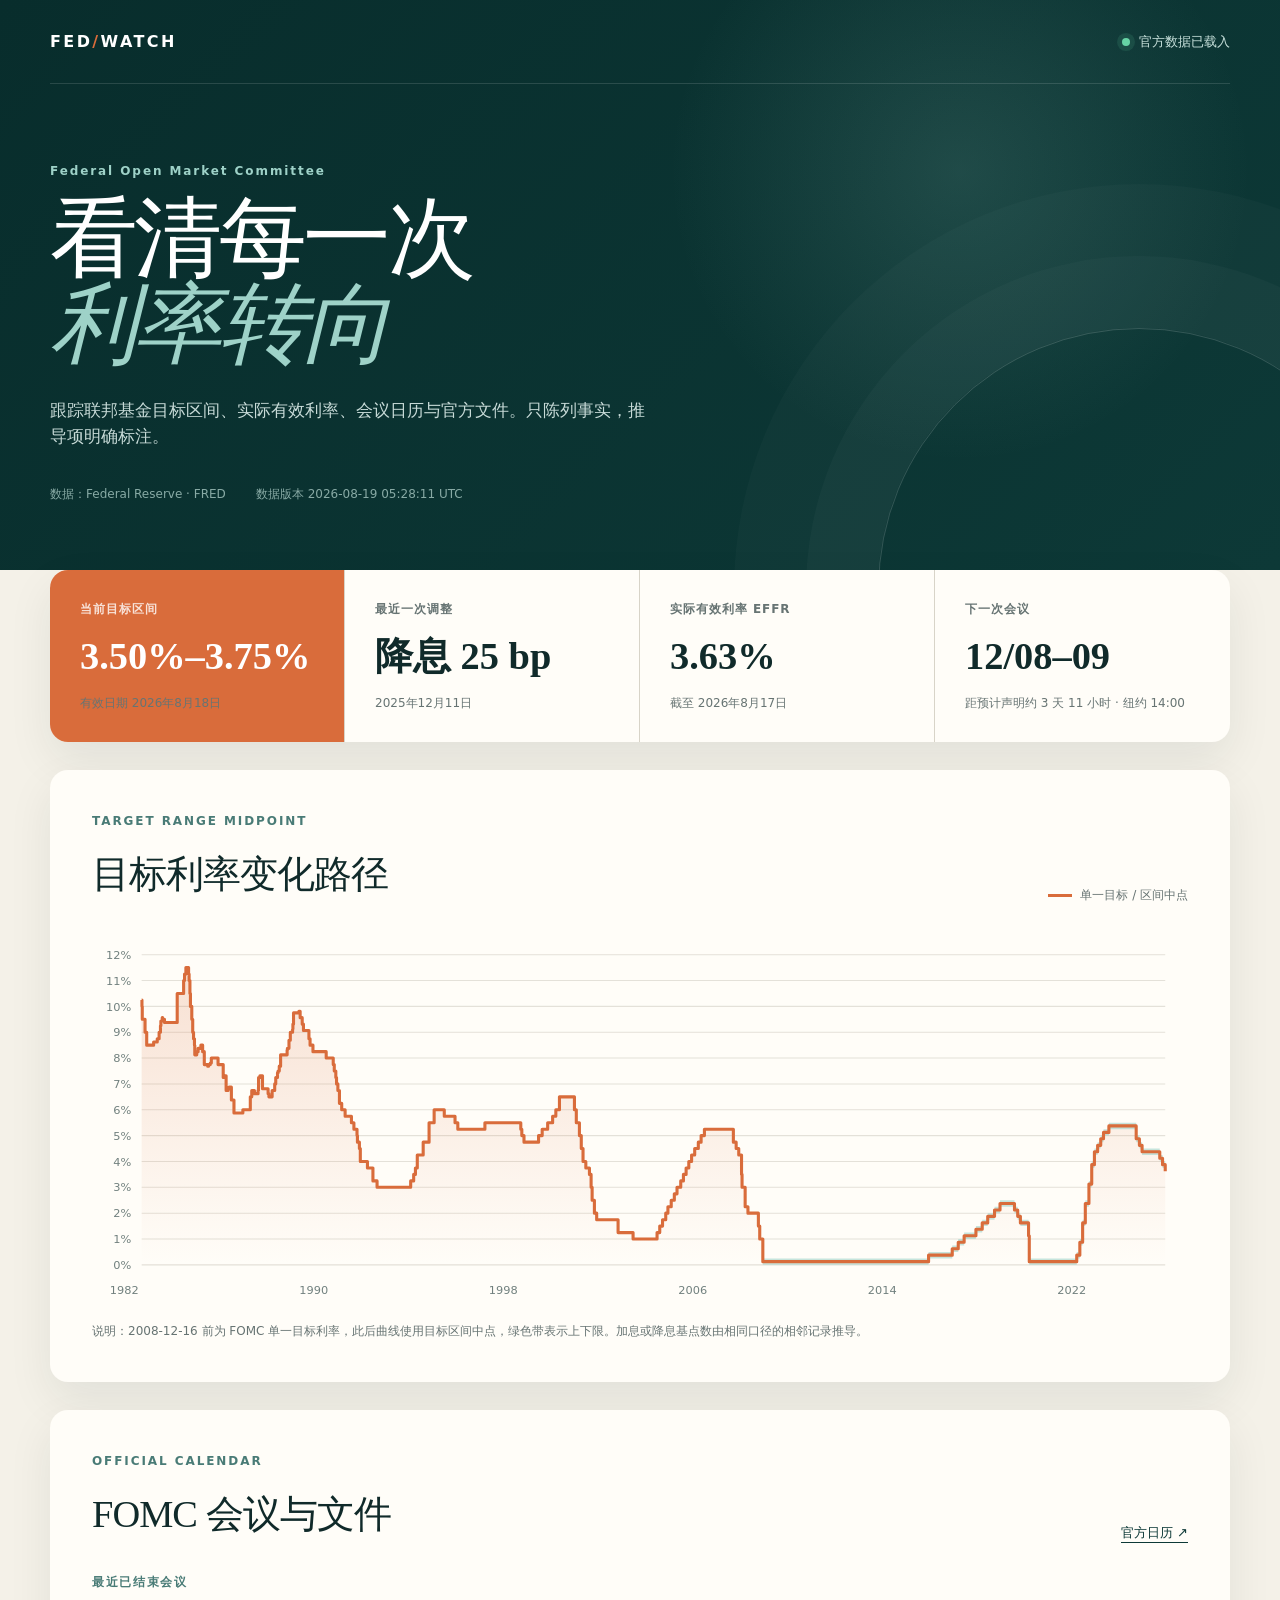
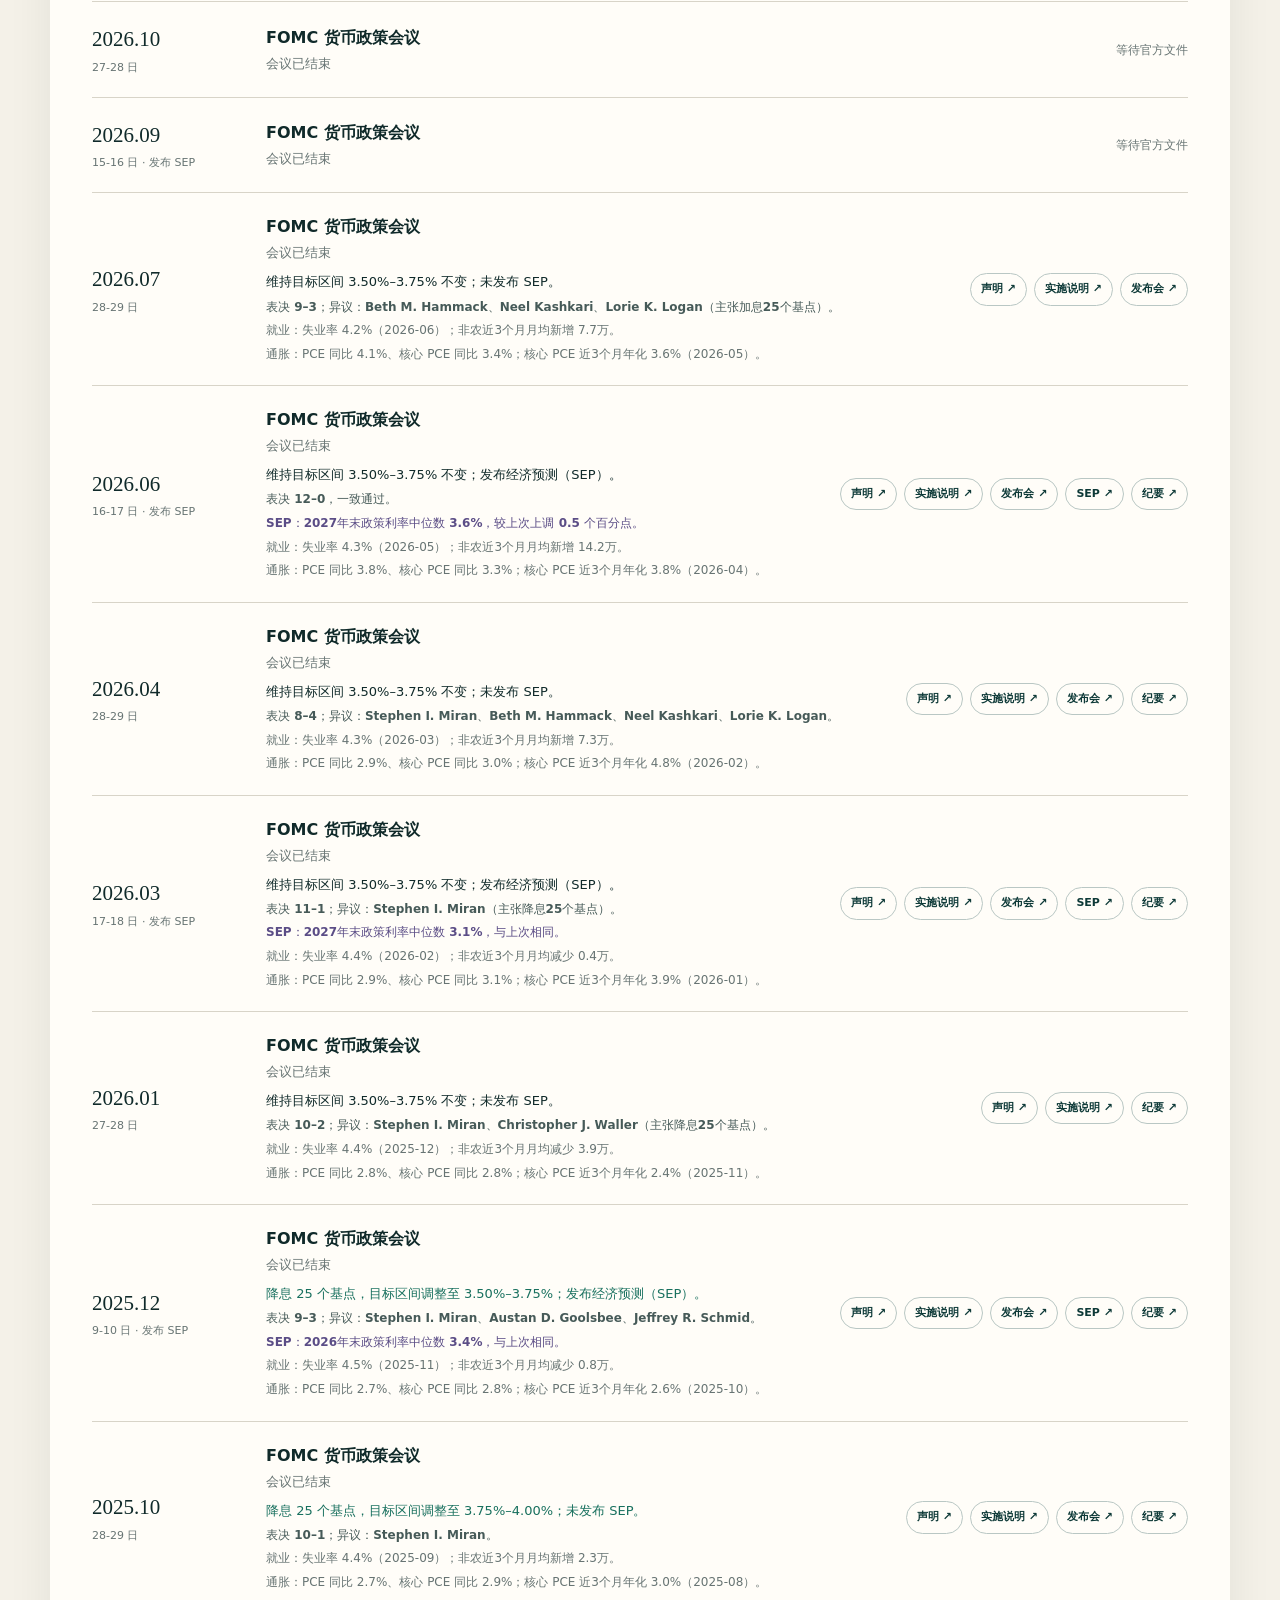
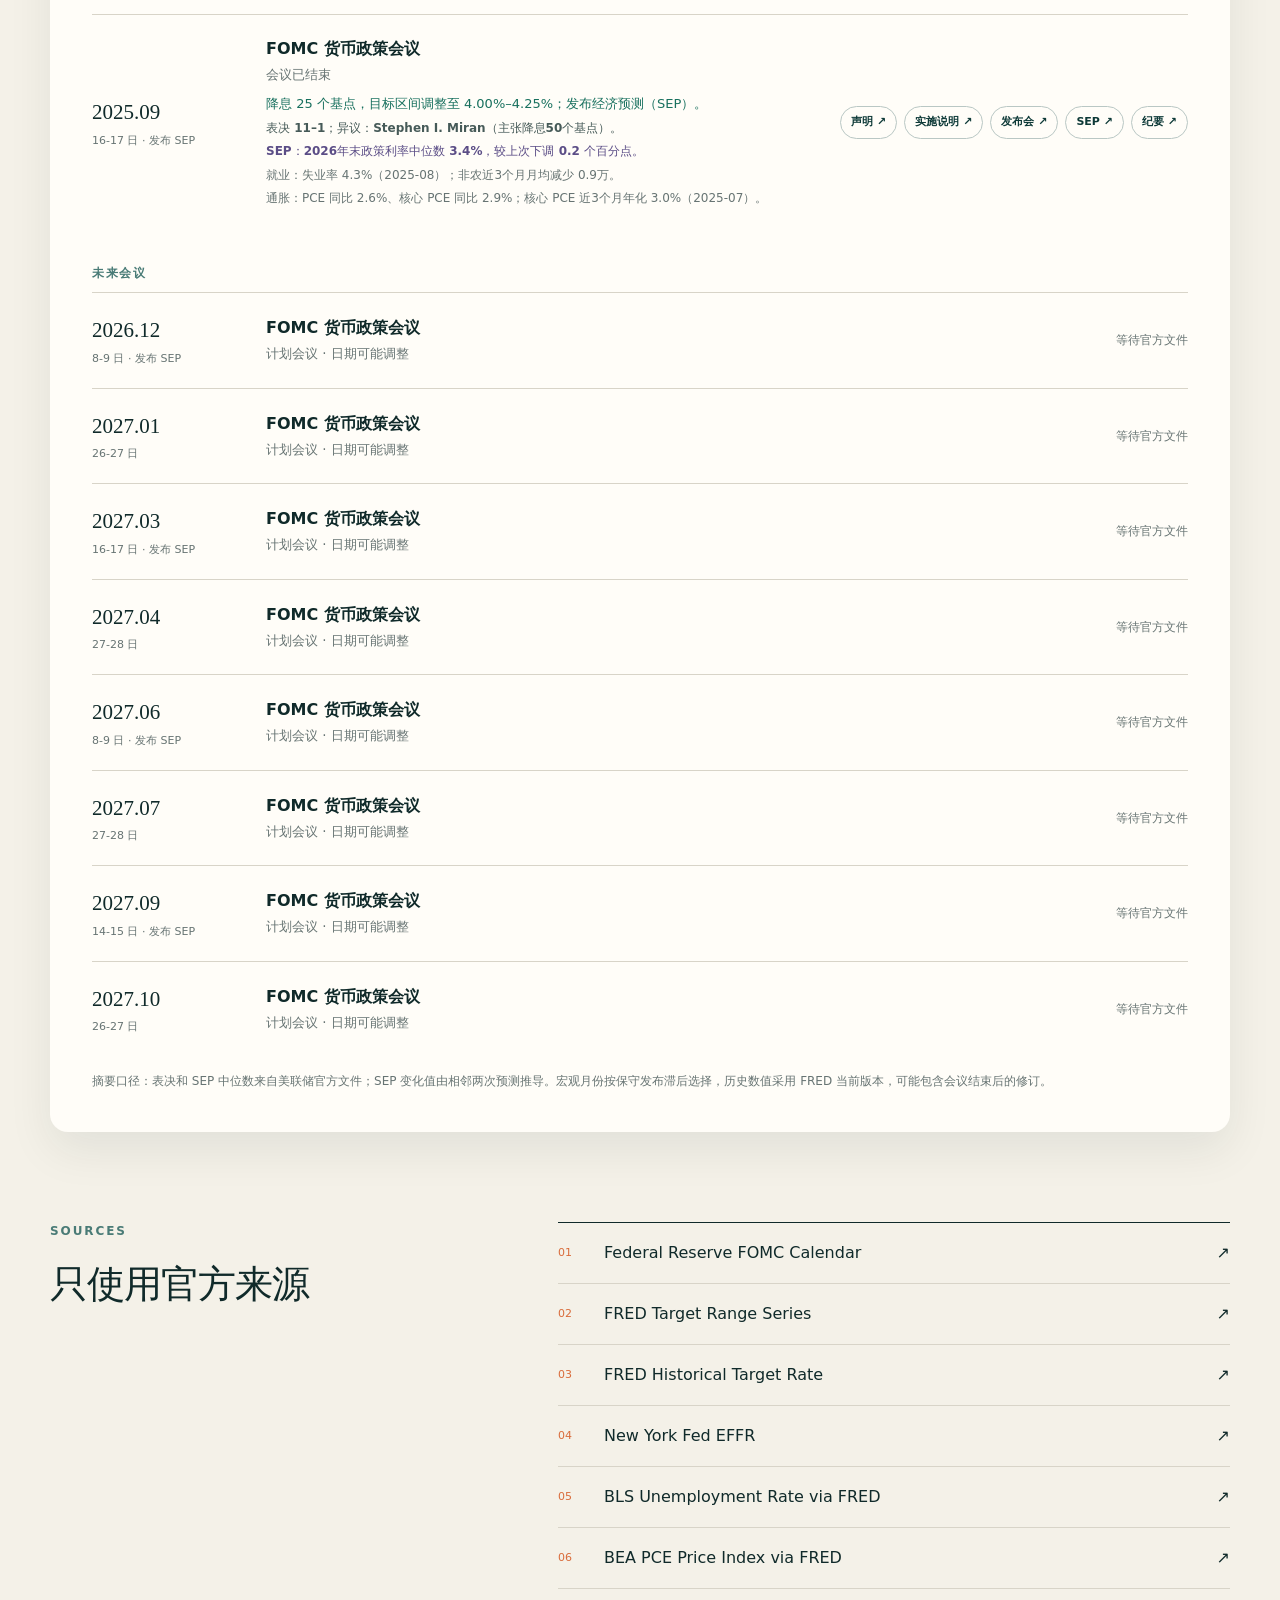
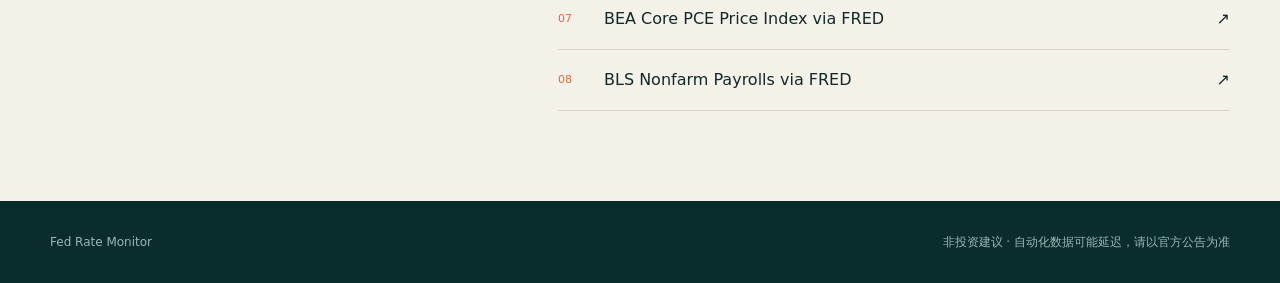
==== commit 15768cd9: "feat: expand FOMC decision context" ====
--- a/index.html
+++ b/index.html
@@ -69,7 +69,7 @@
         <a class="source-link" href="https://www.federalreserve.gov/monetarypolicy/fomccalendars.htm" target="_blank" rel="noreferrer">官方日历 ↗</a>
       </div>
       <div id="meetings" class="meetings"></div>
-      <p class="method-note">宏观摘要口径：失业率取会议前已公布的最近月份，PCE 通胀与核心 PCE 通胀显示价格指数同比；月份按保守发布滞后选择。历史数值采用 FRED 当前版本，可能包含会议结束后的修订。</p>
+      <p class="method-note">摘要口径：表决和 SEP 中位数来自美联储官方文件；SEP 变化值由相邻两次预测推导。宏观月份按保守发布滞后选择，历史数值采用 FRED 当前版本，可能包含会议结束后的修订。</p>
     </section>
 
     <section class="source-grid">
@@ -85,6 +85,7 @@
         <a href="https://fred.stlouisfed.org/series/UNRATE" target="_blank" rel="noreferrer"><span>05</span>BLS Unemployment Rate via FRED<b>↗</b></a>
         <a href="https://fred.stlouisfed.org/series/PCEPI" target="_blank" rel="noreferrer"><span>06</span>BEA PCE Price Index via FRED<b>↗</b></a>
         <a href="https://fred.stlouisfed.org/series/PCEPILFE" target="_blank" rel="noreferrer"><span>07</span>BEA Core PCE Price Index via FRED<b>↗</b></a>
+        <a href="https://fred.stlouisfed.org/series/PAYEMS" target="_blank" rel="noreferrer"><span>08</span>BLS Nonfarm Payrolls via FRED<b>↗</b></a>
       </div>
     </section>
   </main>
--- a/styles.css
+++ b/styles.css
@@ -87,6 +87,9 @@
 .meeting-outcome.hike { color: #a74726; }
 .meeting-outcome.cut { color: #18705e; }
 .meeting-outcome.pending { color: var(--muted); }
+.meeting-detail { margin: 5px 0 0; font-size: 12px; font-weight: 550; line-height: 1.55; }
+.meeting-vote { color: #465a58; }
+.meeting-sep { color: #5b4d86; }
 .meeting-macro { margin: 5px 0 0; color: var(--muted); font-size: 12px; font-weight: 450; line-height: 1.55; }
 .docs { display: flex; justify-content: flex-end; flex-wrap: wrap; gap: 7px; }
 .doc { color: var(--deep); text-decoration: none; font-size: 11px; font-weight: 700; border: 1px solid #b9c7c4; padding: 7px 10px; border-radius: 999px; }
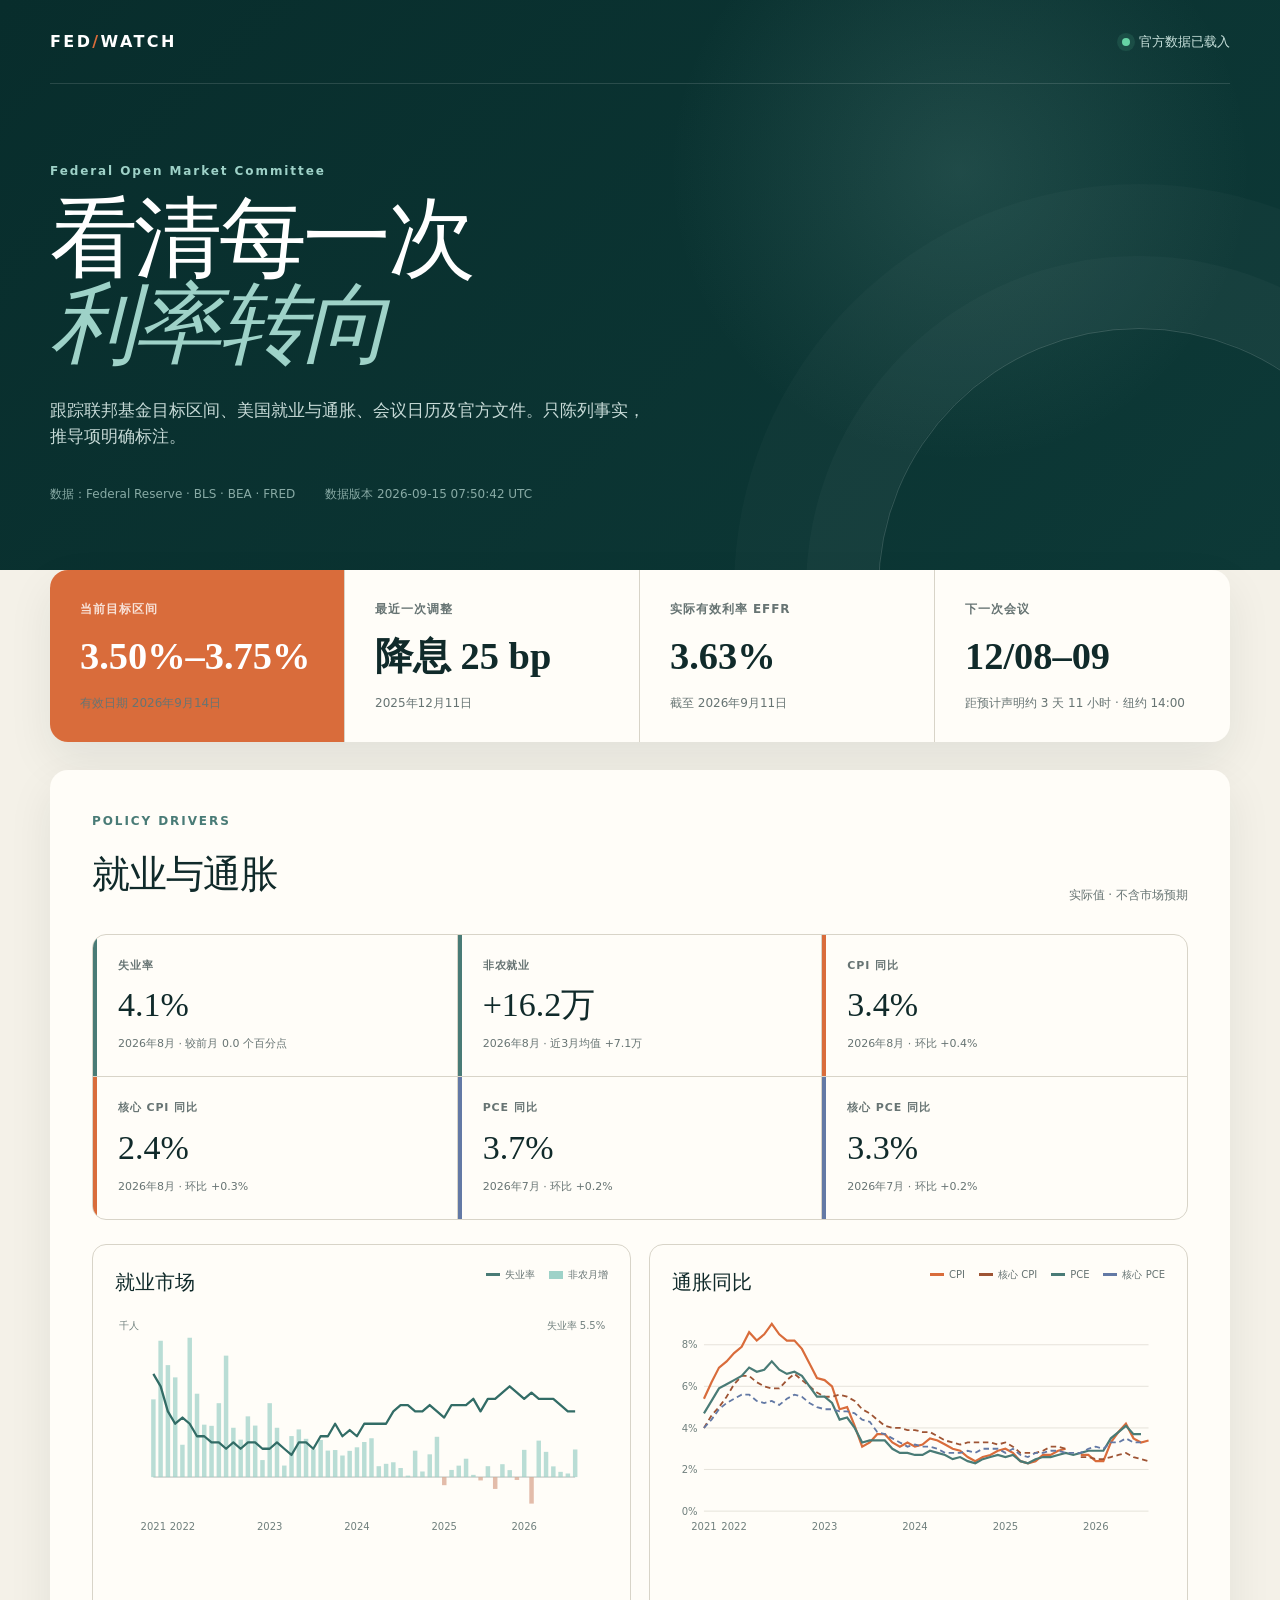
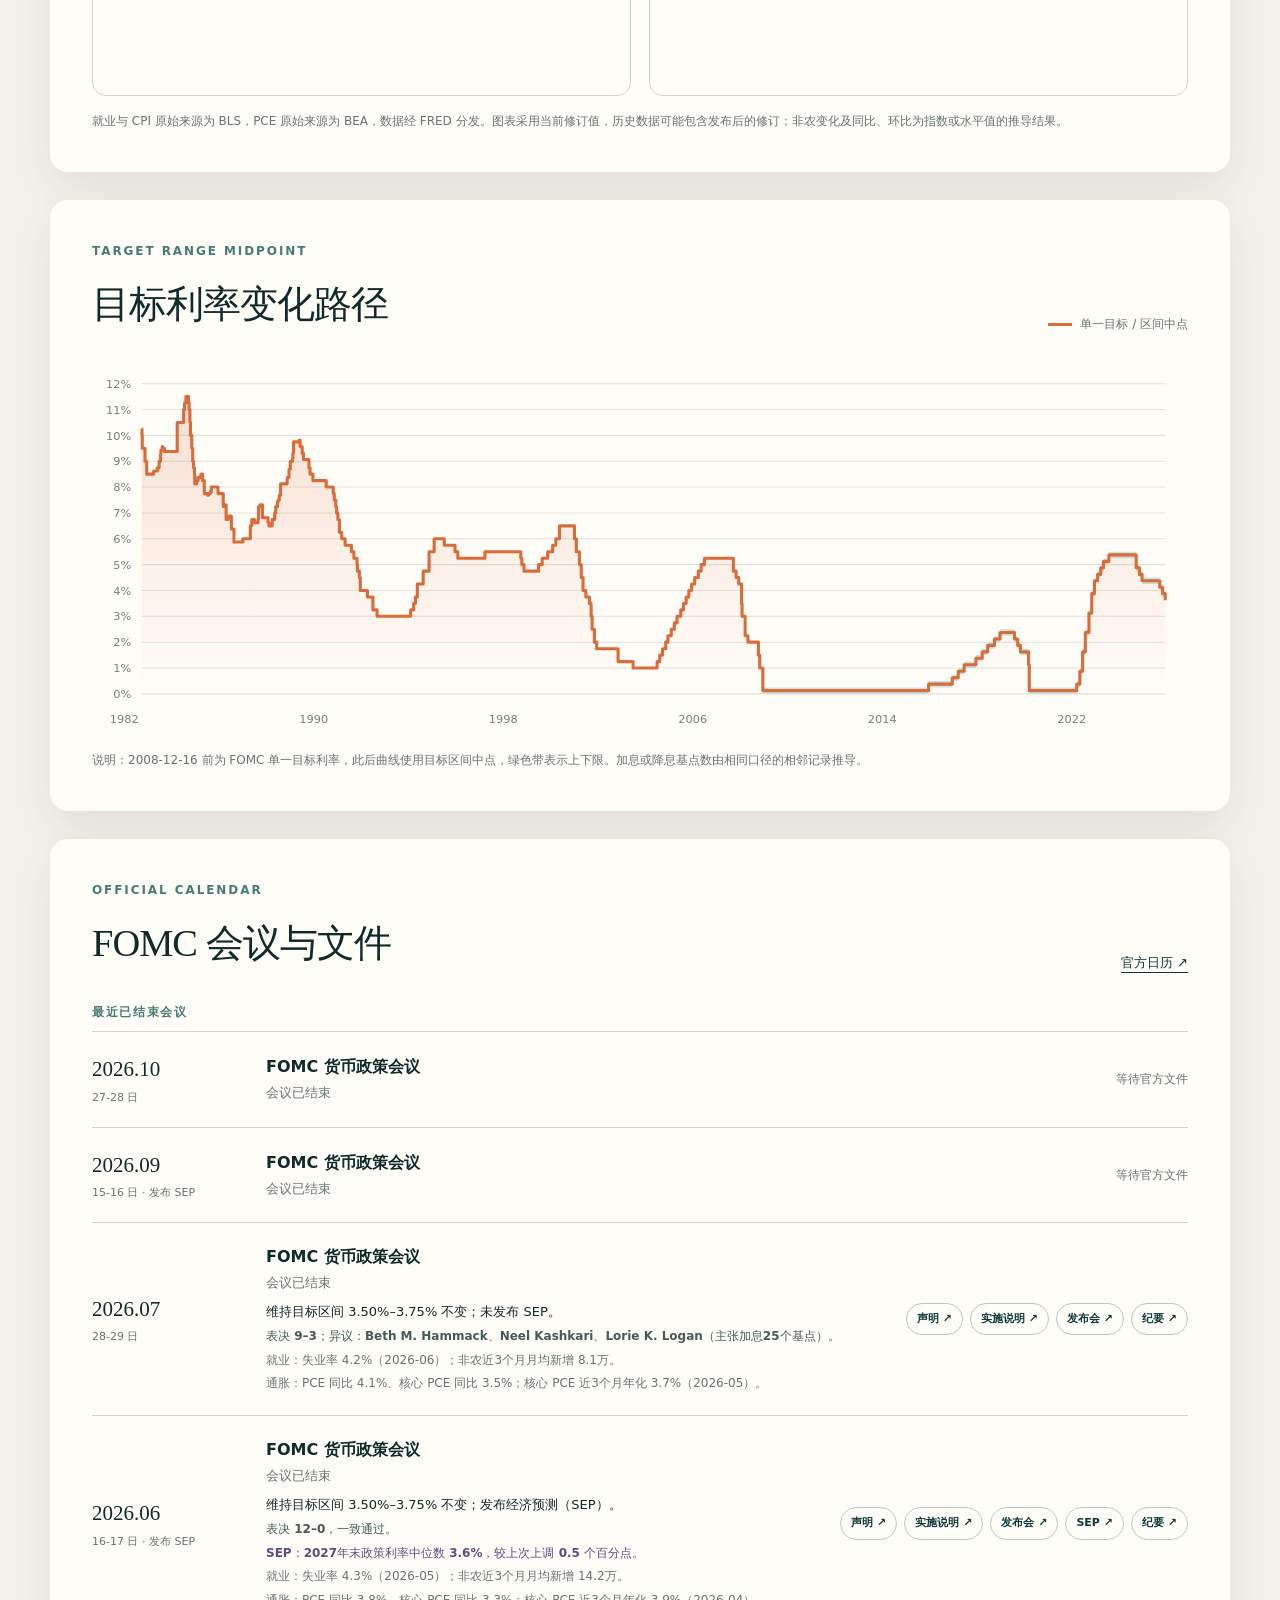
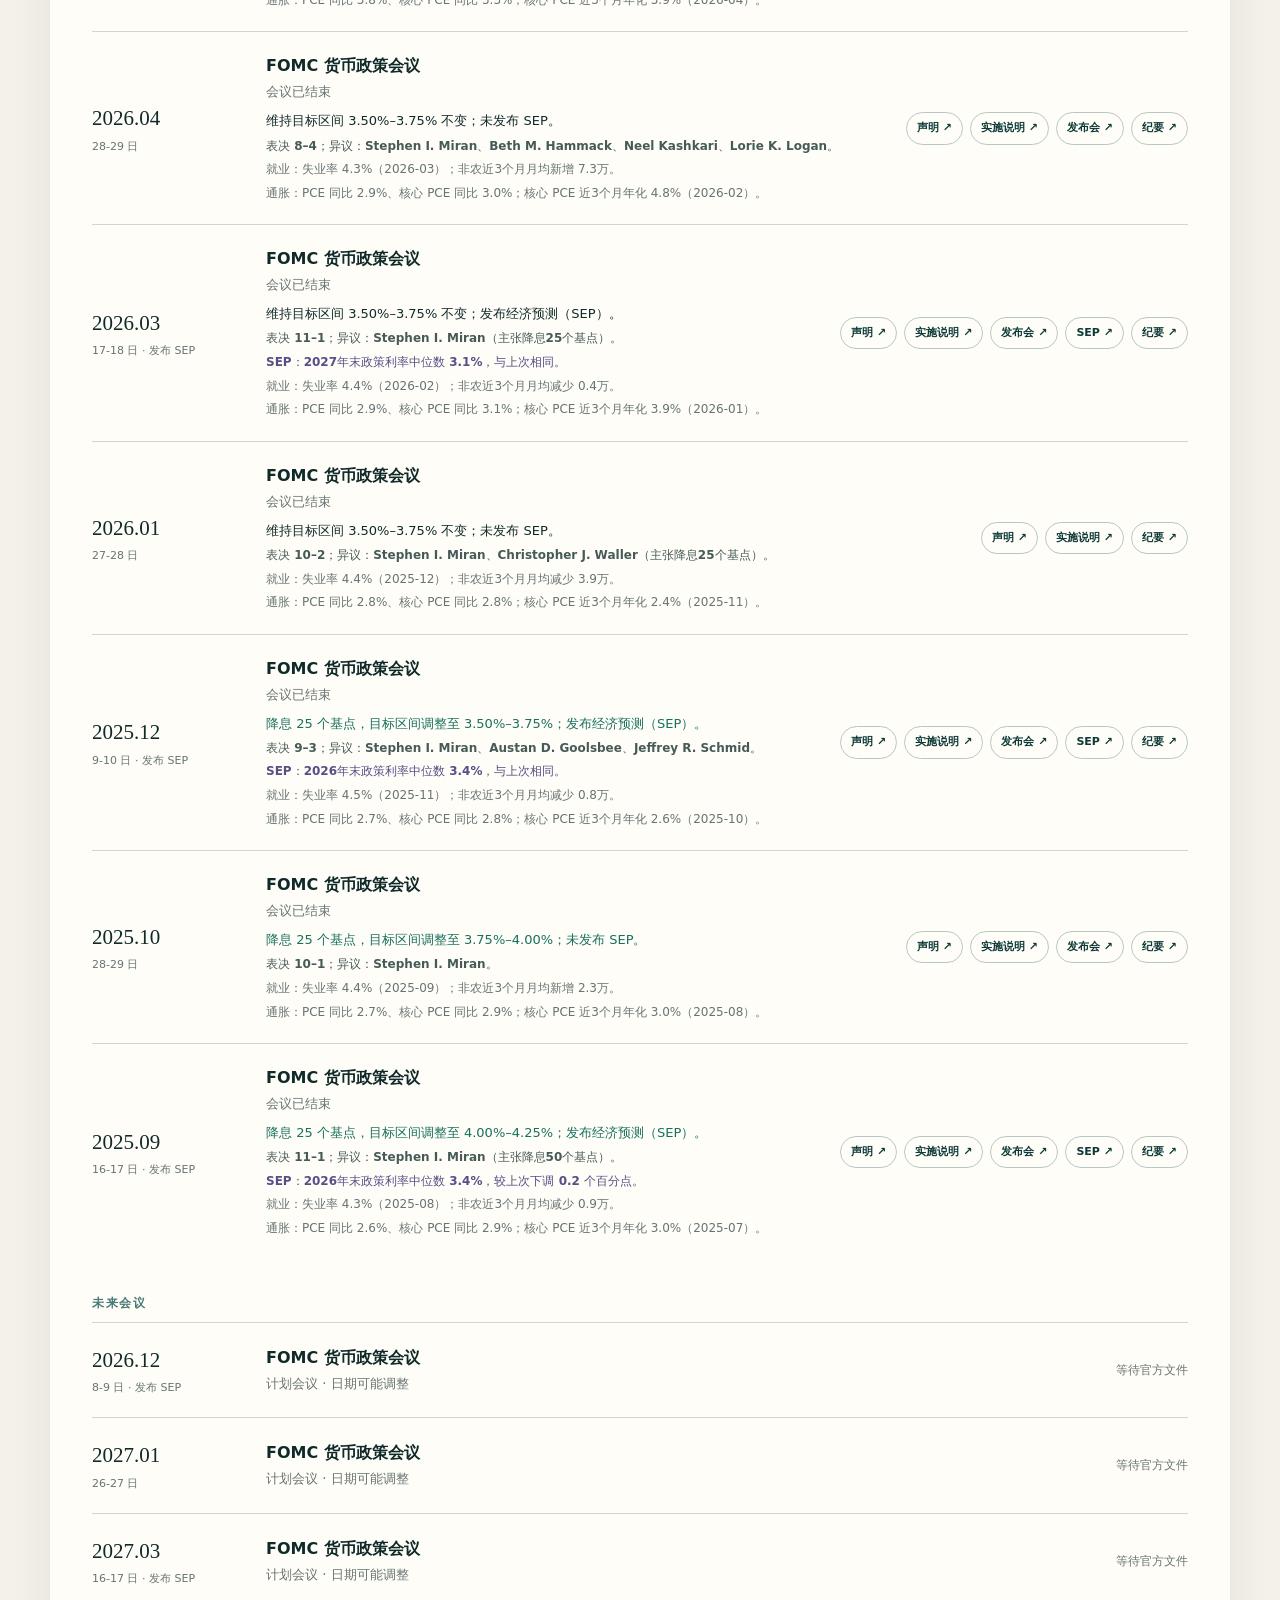
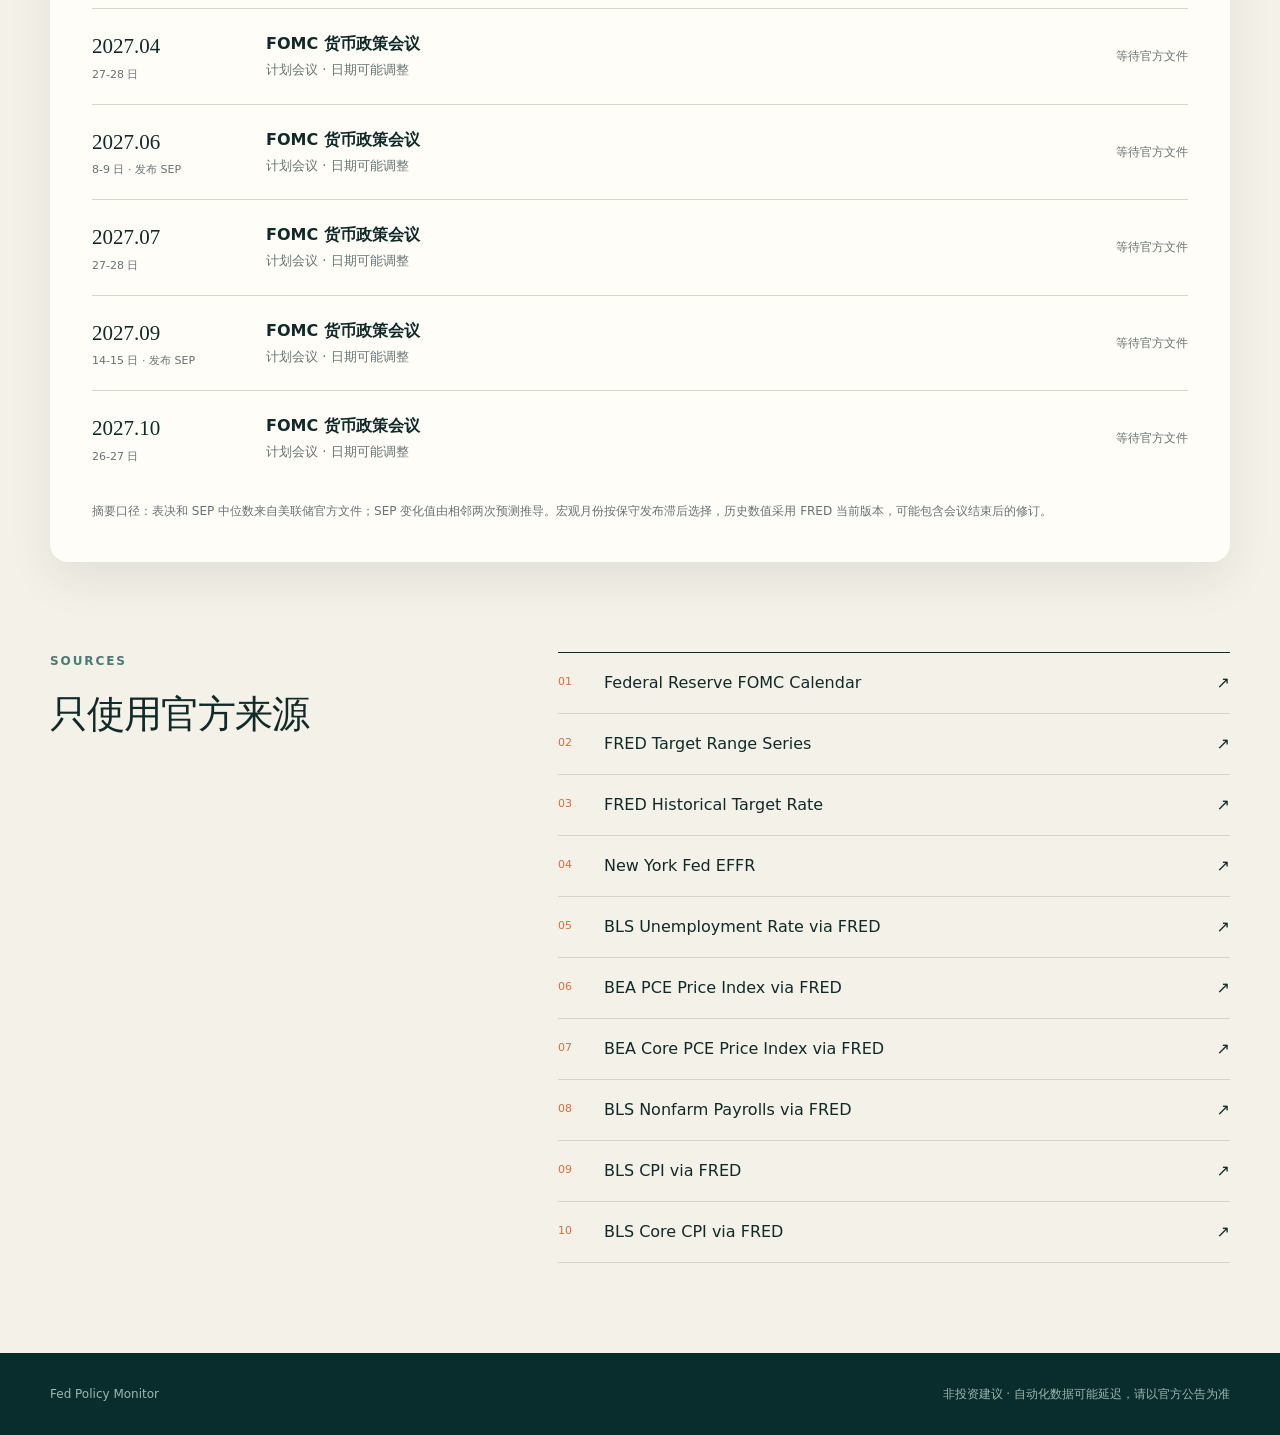
==== commit c55dc7b7: "feat: monitor employment and inflation" ====
--- a/index.html
+++ b/index.html
@@ -3,8 +3,8 @@
 <head>
   <meta charset="utf-8">
   <meta name="viewport" content="width=device-width, initial-scale=1">
-  <meta name="description" content="基于美联储官方数据的 FOMC 利率与会议监控仪表盘">
-  <title>美联储利率监控</title>
+  <meta name="description" content="基于官方数据的美联储利率、美国就业与通胀监控仪表盘">
+  <title>美联储政策环境监控</title>
   <link rel="stylesheet" href="styles.css">
 </head>
 <body>
@@ -16,9 +16,9 @@
     <div class="hero-content shell">
       <p class="eyebrow">Federal Open Market Committee</p>
       <h1>看清每一次<br><em>利率转向</em></h1>
-      <p class="lede">跟踪联邦基金目标区间、实际有效利率、会议日历与官方文件。只陈列事实，推导项明确标注。</p>
+      <p class="lede">跟踪联邦基金目标区间、美国就业与通胀、会议日历及官方文件。只陈列事实，推导项明确标注。</p>
       <div class="hero-meta">
-        <span>数据：Federal Reserve · FRED</span>
+        <span>数据：Federal Reserve · BLS · BEA · FRED</span>
         <span id="version-time">数据版本 —</span>
       </div>
     </div>
@@ -46,6 +46,53 @@
         <strong id="next-meeting">—</strong>
         <small id="countdown">等待数据</small>
       </article>
+    </section>
+
+    <section class="panel macro-panel">
+      <div class="section-heading">
+        <div>
+          <p class="eyebrow dark">POLICY DRIVERS</p>
+          <h2>就业与通胀</h2>
+        </div>
+        <span class="data-scope">实际值 · 不含市场预期</span>
+      </div>
+      <div class="macro-cards" aria-label="最新就业与通胀数据">
+        <article class="macro-metric employment-accent">
+          <span>失业率</span><strong id="unemployment-rate">—</strong><small id="unemployment-detail">等待数据</small>
+        </article>
+        <article class="macro-metric employment-accent">
+          <span>非农就业</span><strong id="payroll-change">—</strong><small id="payroll-detail">等待数据</small>
+        </article>
+        <article class="macro-metric cpi-accent">
+          <span>CPI 同比</span><strong id="cpi-yoy">—</strong><small id="cpi-detail">等待数据</small>
+        </article>
+        <article class="macro-metric cpi-accent">
+          <span>核心 CPI 同比</span><strong id="core-cpi-yoy">—</strong><small id="core-cpi-detail">等待数据</small>
+        </article>
+        <article class="macro-metric pce-accent">
+          <span>PCE 同比</span><strong id="pce-yoy">—</strong><small id="pce-detail">等待数据</small>
+        </article>
+        <article class="macro-metric pce-accent">
+          <span>核心 PCE 同比</span><strong id="core-pce-yoy">—</strong><small id="core-pce-detail">等待数据</small>
+        </article>
+      </div>
+      <div class="macro-charts">
+        <article class="mini-chart-panel">
+          <div class="mini-chart-heading">
+            <h3>就业市场</h3>
+            <div class="chart-legend"><span class="legend-unemployment">失业率</span><span class="legend-payroll">非农月增</span></div>
+          </div>
+          <div id="employment-chart" class="chart macro-chart" role="img" aria-label="近五年失业率与非农就业月度变化"></div>
+        </article>
+        <article class="mini-chart-panel">
+          <div class="mini-chart-heading">
+            <h3>通胀同比</h3>
+            <div class="chart-legend inflation-legend"><span class="legend-cpi">CPI</span><span class="legend-core-cpi">核心 CPI</span><span class="legend-pce">PCE</span><span class="legend-core-pce">核心 PCE</span></div>
+          </div>
+          <div id="inflation-chart" class="chart macro-chart" role="img" aria-label="近五年 CPI 与 PCE 同比变化"></div>
+        </article>
+      </div>
+      <p class="method-note">就业与 CPI 原始来源为 BLS，PCE 原始来源为 BEA，数据经 FRED 分发。图表采用当前修订值，历史数据可能包含发布后的修订；非农变化及同比、环比为指数或水平值的推导结果。</p>
     </section>
 
     <section class="panel chart-panel">
@@ -86,13 +133,15 @@
         <a href="https://fred.stlouisfed.org/series/PCEPI" target="_blank" rel="noreferrer"><span>06</span>BEA PCE Price Index via FRED<b>↗</b></a>
         <a href="https://fred.stlouisfed.org/series/PCEPILFE" target="_blank" rel="noreferrer"><span>07</span>BEA Core PCE Price Index via FRED<b>↗</b></a>
         <a href="https://fred.stlouisfed.org/series/PAYEMS" target="_blank" rel="noreferrer"><span>08</span>BLS Nonfarm Payrolls via FRED<b>↗</b></a>
+        <a href="https://fred.stlouisfed.org/series/CPIAUCSL" target="_blank" rel="noreferrer"><span>09</span>BLS CPI via FRED<b>↗</b></a>
+        <a href="https://fred.stlouisfed.org/series/CPILFESL" target="_blank" rel="noreferrer"><span>10</span>BLS Core CPI via FRED<b>↗</b></a>
       </div>
     </section>
   </main>
 
   <footer>
     <div class="shell footer-inner">
-      <span>Fed Rate Monitor</span>
+      <span>Fed Policy Monitor</span>
       <span>非投资建议 · 自动化数据可能延迟，请以官方公告为准</span>
     </div>
   </footer>
--- a/styles.css
+++ b/styles.css
@@ -65,6 +65,37 @@
 .panel { margin-top: 28px; padding: 42px; background: var(--white); border-radius: 18px; box-shadow: var(--shadow); }
 .section-heading { display: flex; align-items: flex-end; justify-content: space-between; gap: 24px; margin-bottom: 30px; }
 h2 { margin: 0; font-family: Georgia, "Songti SC", serif; font-size: clamp(28px, 3vw, 40px); font-weight: 500; letter-spacing: -.025em; }
+.data-scope { color: var(--muted); font-size: 12px; }
+.macro-cards { display: grid; grid-template-columns: repeat(3, 1fr); border: 1px solid var(--line); border-radius: 14px; overflow: hidden; }
+.macro-metric { min-height: 142px; padding: 23px 25px; border-right: 1px solid var(--line); border-bottom: 1px solid var(--line); position: relative; display: flex; flex-direction: column; justify-content: space-between; }
+.macro-metric:nth-child(3n) { border-right: 0; }
+.macro-metric:nth-last-child(-n+3) { border-bottom: 0; }
+.macro-metric::before { content: ""; position: absolute; inset: 0 auto 0 0; width: 4px; background: #497b76; }
+.macro-metric.cpi-accent::before { background: var(--orange); }
+.macro-metric.pce-accent::before { background: #6379a5; }
+.macro-metric span { color: var(--muted); font-size: 11px; font-weight: 720; letter-spacing: .08em; }
+.macro-metric strong { font-family: Georgia, serif; font-size: 34px; font-weight: 500; line-height: 1; }
+.macro-metric small { color: var(--muted); font-size: 11px; }
+.macro-charts { display: grid; grid-template-columns: 1fr 1fr; gap: 18px; margin-top: 24px; }
+.mini-chart-panel { min-width: 0; padding: 22px; border: 1px solid var(--line); border-radius: 14px; }
+.mini-chart-heading { min-height: 46px; display: flex; align-items: flex-start; justify-content: space-between; gap: 16px; }
+.mini-chart-heading h3 { margin: 0; font-family: Georgia, "Songti SC", serif; font-size: 20px; font-weight: 500; }
+.chart-legend { display: flex; flex-wrap: wrap; justify-content: flex-end; gap: 6px 14px; color: var(--muted); font-size: 10px; }
+.chart-legend span::before { content: ""; display: inline-block; width: 14px; height: 3px; margin-right: 5px; vertical-align: middle; background: #497b76; }
+.chart-legend .legend-payroll::before { height: 8px; background: var(--mint); }
+.chart-legend .legend-cpi::before { background: var(--orange); }
+.chart-legend .legend-core-cpi::before { background: #9e5434; }
+.chart-legend .legend-pce::before { background: #497b76; }
+.chart-legend .legend-core-pce::before { background: #6379a5; }
+.macro-chart { min-height: 245px; }
+.macro-chart .payroll-bar { fill: var(--mint); opacity: .72; }
+.macro-chart .payroll-bar.negative { fill: #d9a48d; }
+.macro-chart .unemployment-line { fill: none; stroke: #326c66; stroke-width: 2.5; stroke-linejoin: round; }
+.macro-chart .zero-line { stroke: #aeb7b4; stroke-width: 1; }
+.macro-chart .cpi-line { fill: none; stroke: var(--orange); stroke-width: 2.4; }
+.macro-chart .core-cpi-line { fill: none; stroke: #9e5434; stroke-width: 2; stroke-dasharray: 6 4; }
+.macro-chart .pce-line { fill: none; stroke: #497b76; stroke-width: 2.4; }
+.macro-chart .core-pce-line { fill: none; stroke: #6379a5; stroke-width: 2; stroke-dasharray: 6 4; }
 .legend { color: var(--muted); font-size: 12px; }
 .legend i { display: inline-block; width: 24px; height: 3px; margin-right: 8px; vertical-align: middle; background: var(--orange); }
 .chart { min-height: 360px; width: 100%; overflow: hidden; }
@@ -110,9 +141,10 @@
   .metric:nth-child(-n+2) { border-bottom: 1px solid var(--line); }
   .meeting-row { grid-template-columns: 125px 1fr; }
   .docs { grid-column: 2; justify-content: flex-start; }
+  .macro-charts { grid-template-columns: 1fr; }
 }
 @media (max-width: 600px) {
-  .shell { width: min(100% - 24px, 1180px); }
+  .shell { width: min(calc(100% - 24px), 1180px); }
   .hero { min-height: 600px; }
   .hero-content { padding-top: 62px; }
   .hero-meta { flex-direction: column; gap: 6px; }
@@ -127,4 +159,12 @@
   .docs { grid-column: 1; }
   .source-grid { grid-template-columns: 1fr; gap: 30px; margin: 64px 0; }
   .footer-inner { flex-direction: column; }
+  .macro-cards { grid-template-columns: 1fr 1fr; }
+  .macro-metric:nth-child(3n) { border-right: 1px solid var(--line); }
+  .macro-metric:nth-child(2n) { border-right: 0; }
+  .macro-metric:nth-last-child(-n+3) { border-bottom: 1px solid var(--line); }
+  .macro-metric:nth-last-child(-n+2) { border-bottom: 0; }
+  .macro-metric { min-height: 130px; padding: 19px; }
+  .mini-chart-heading { flex-direction: column; }
+  .chart-legend { justify-content: flex-start; }
 }
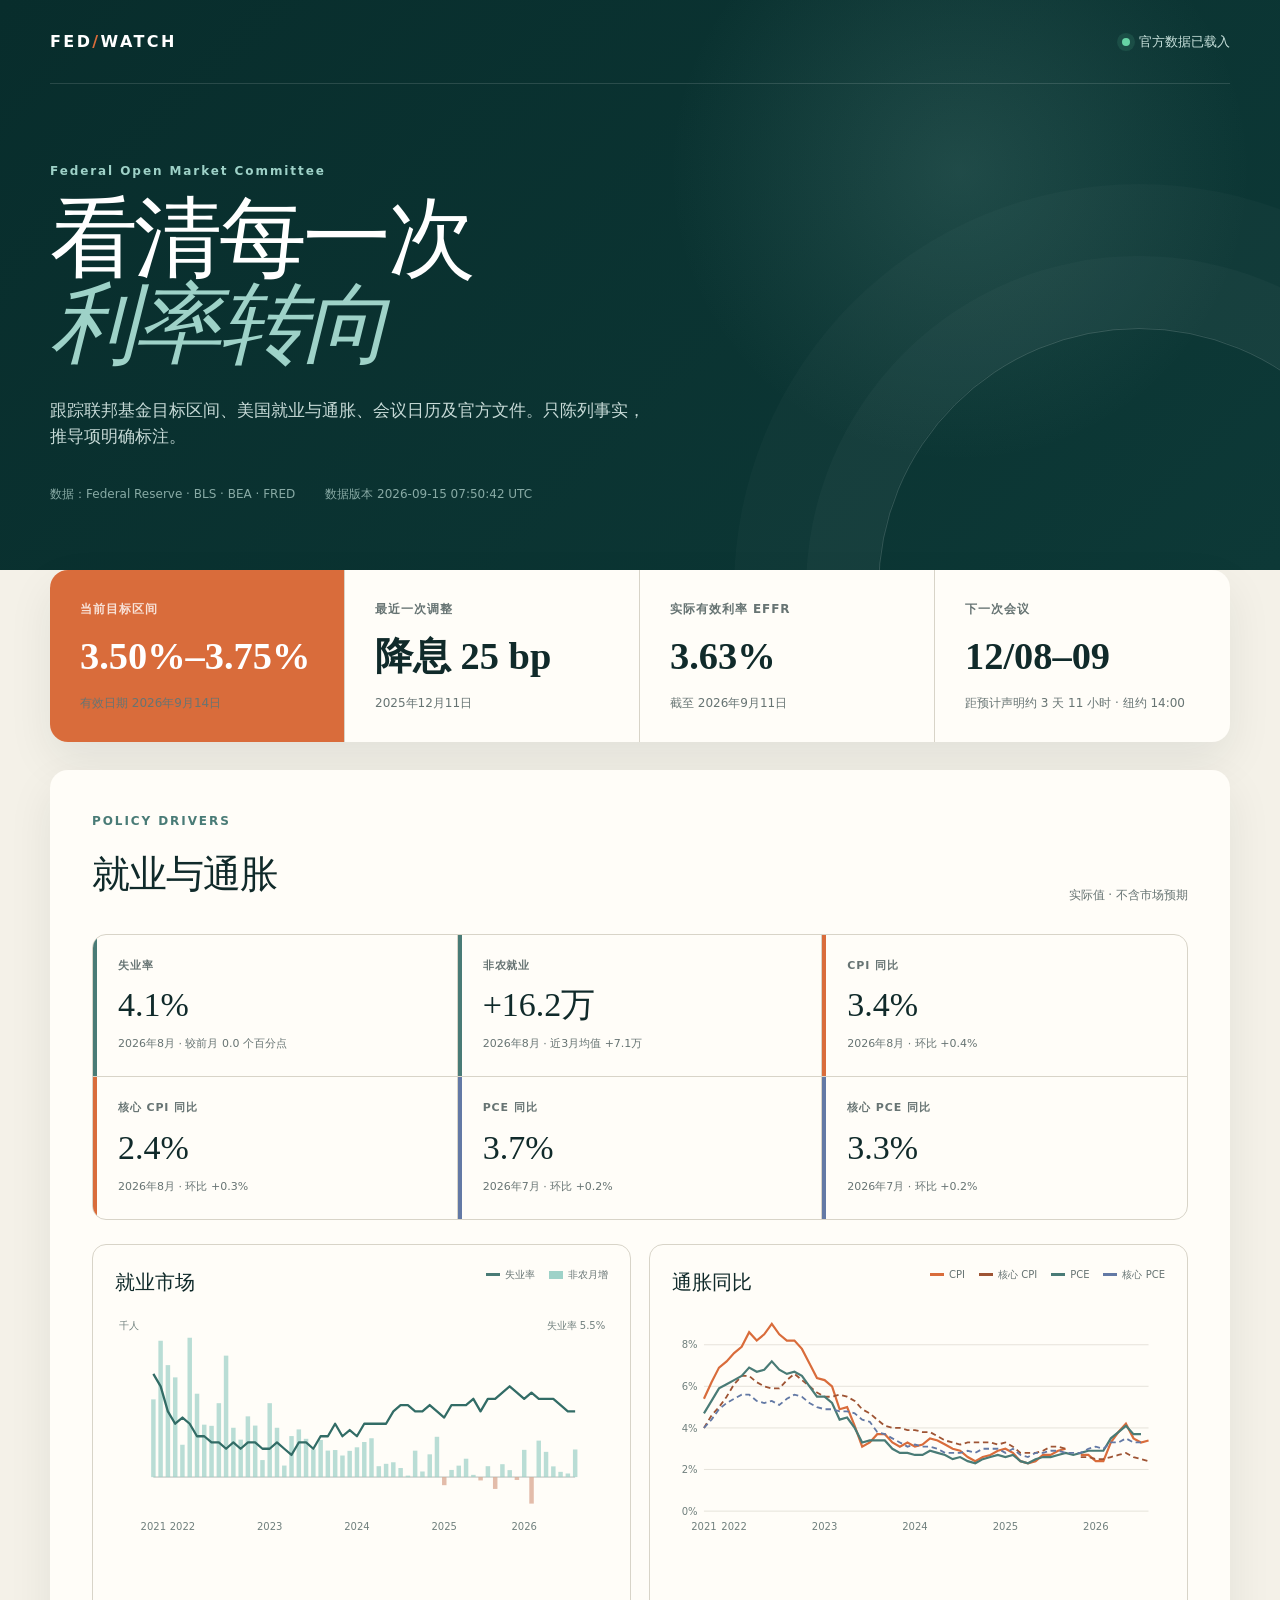
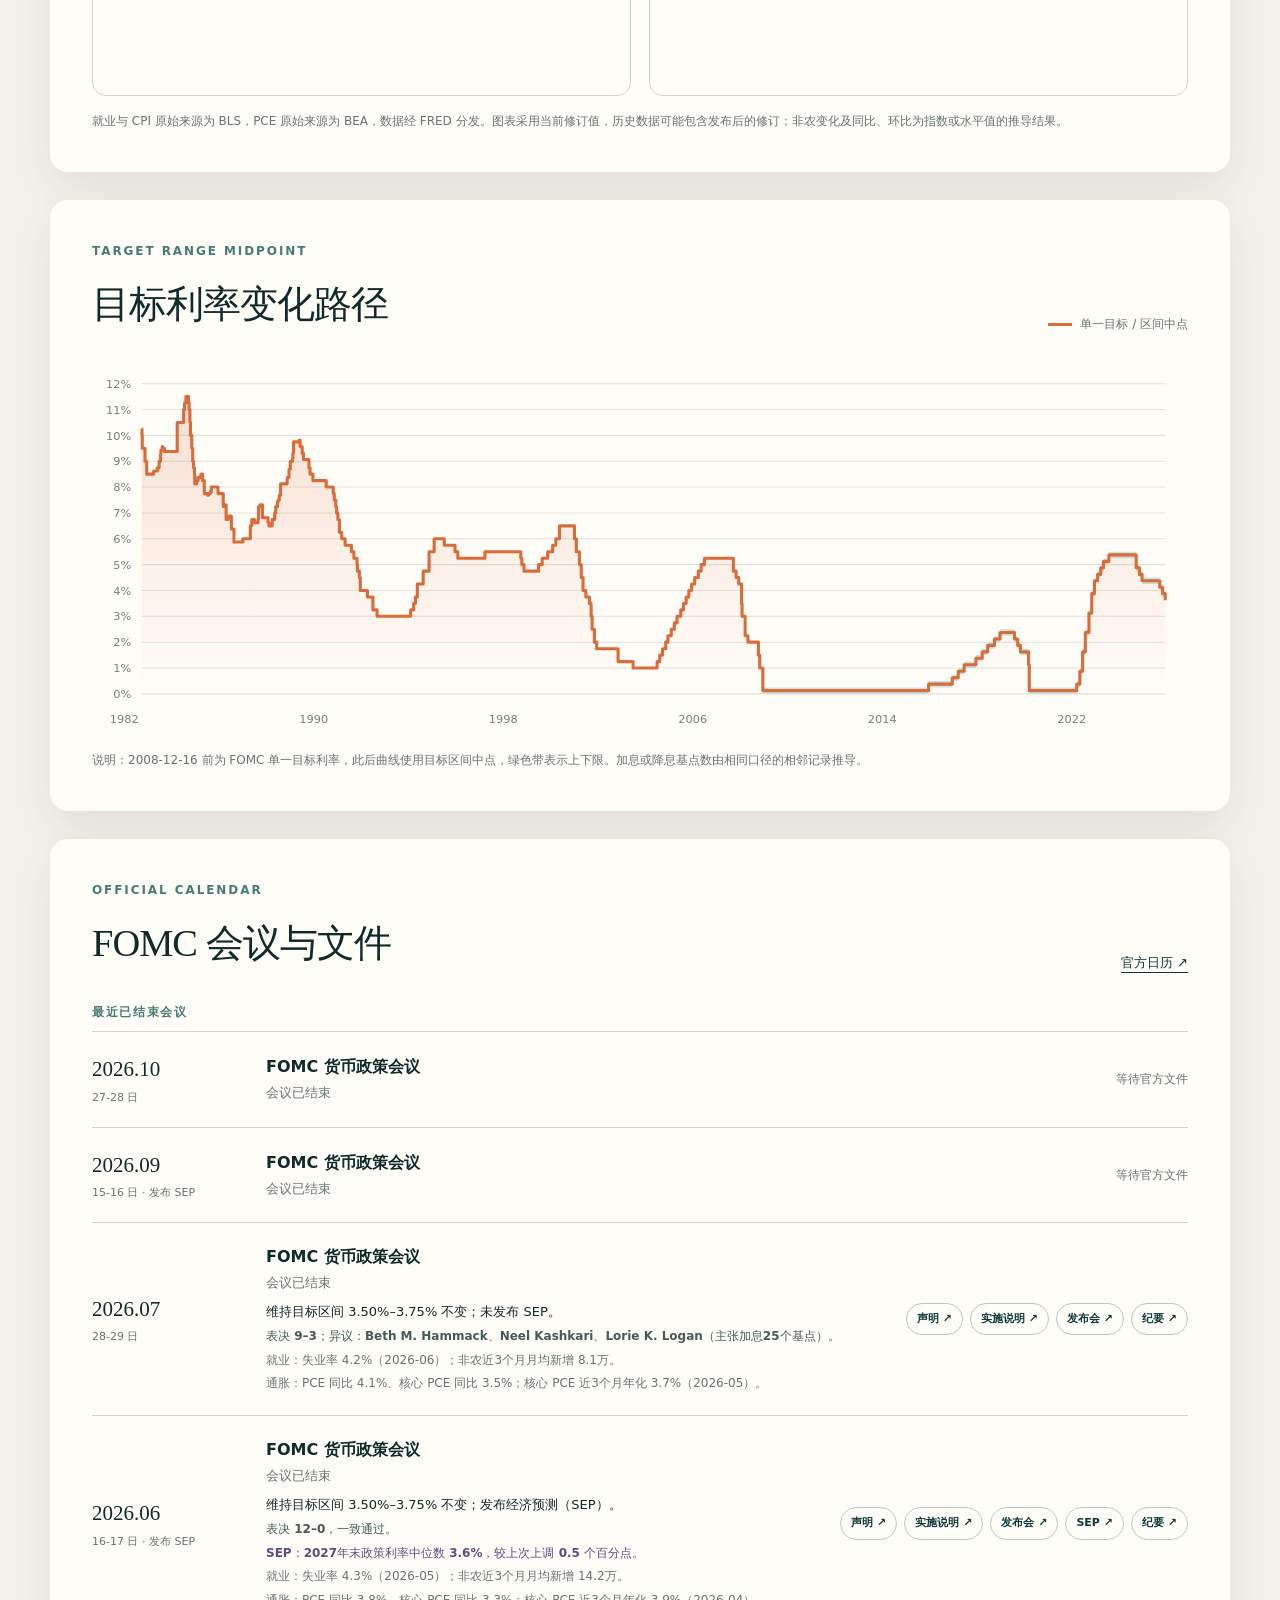
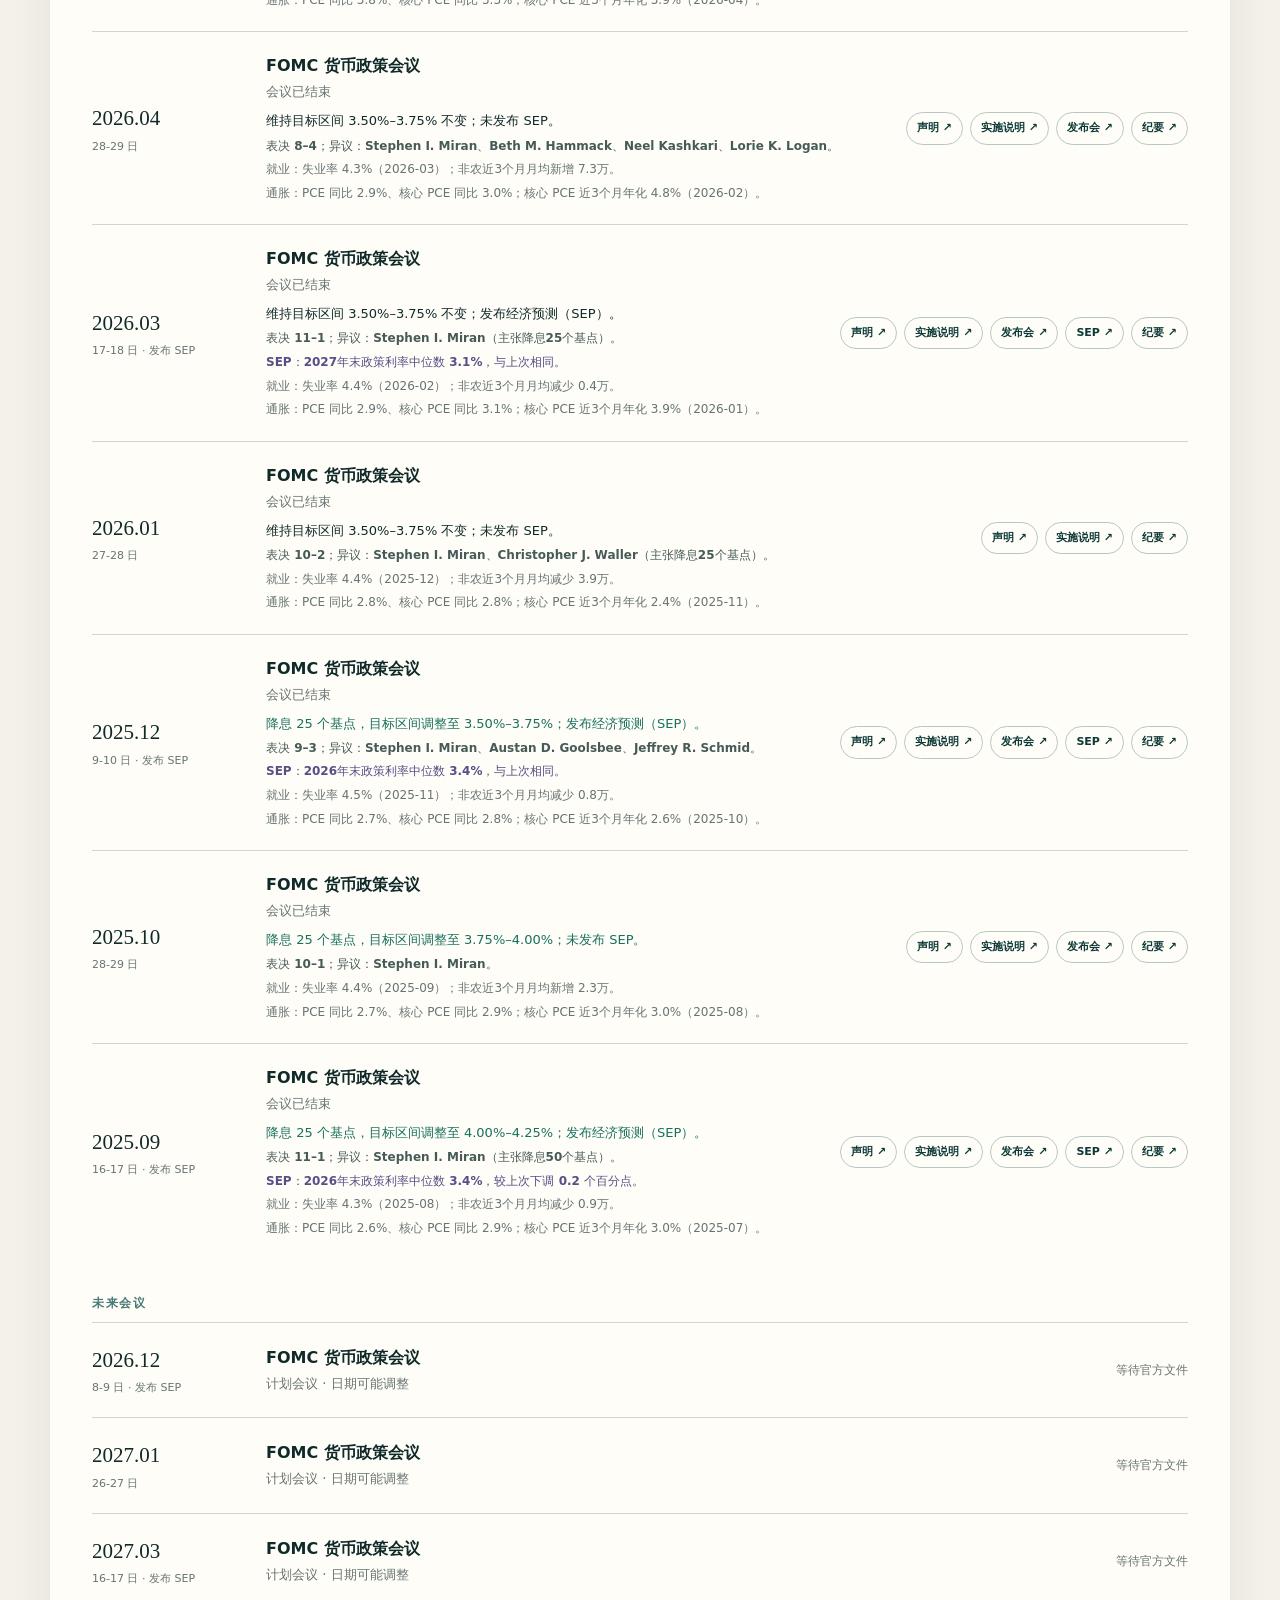
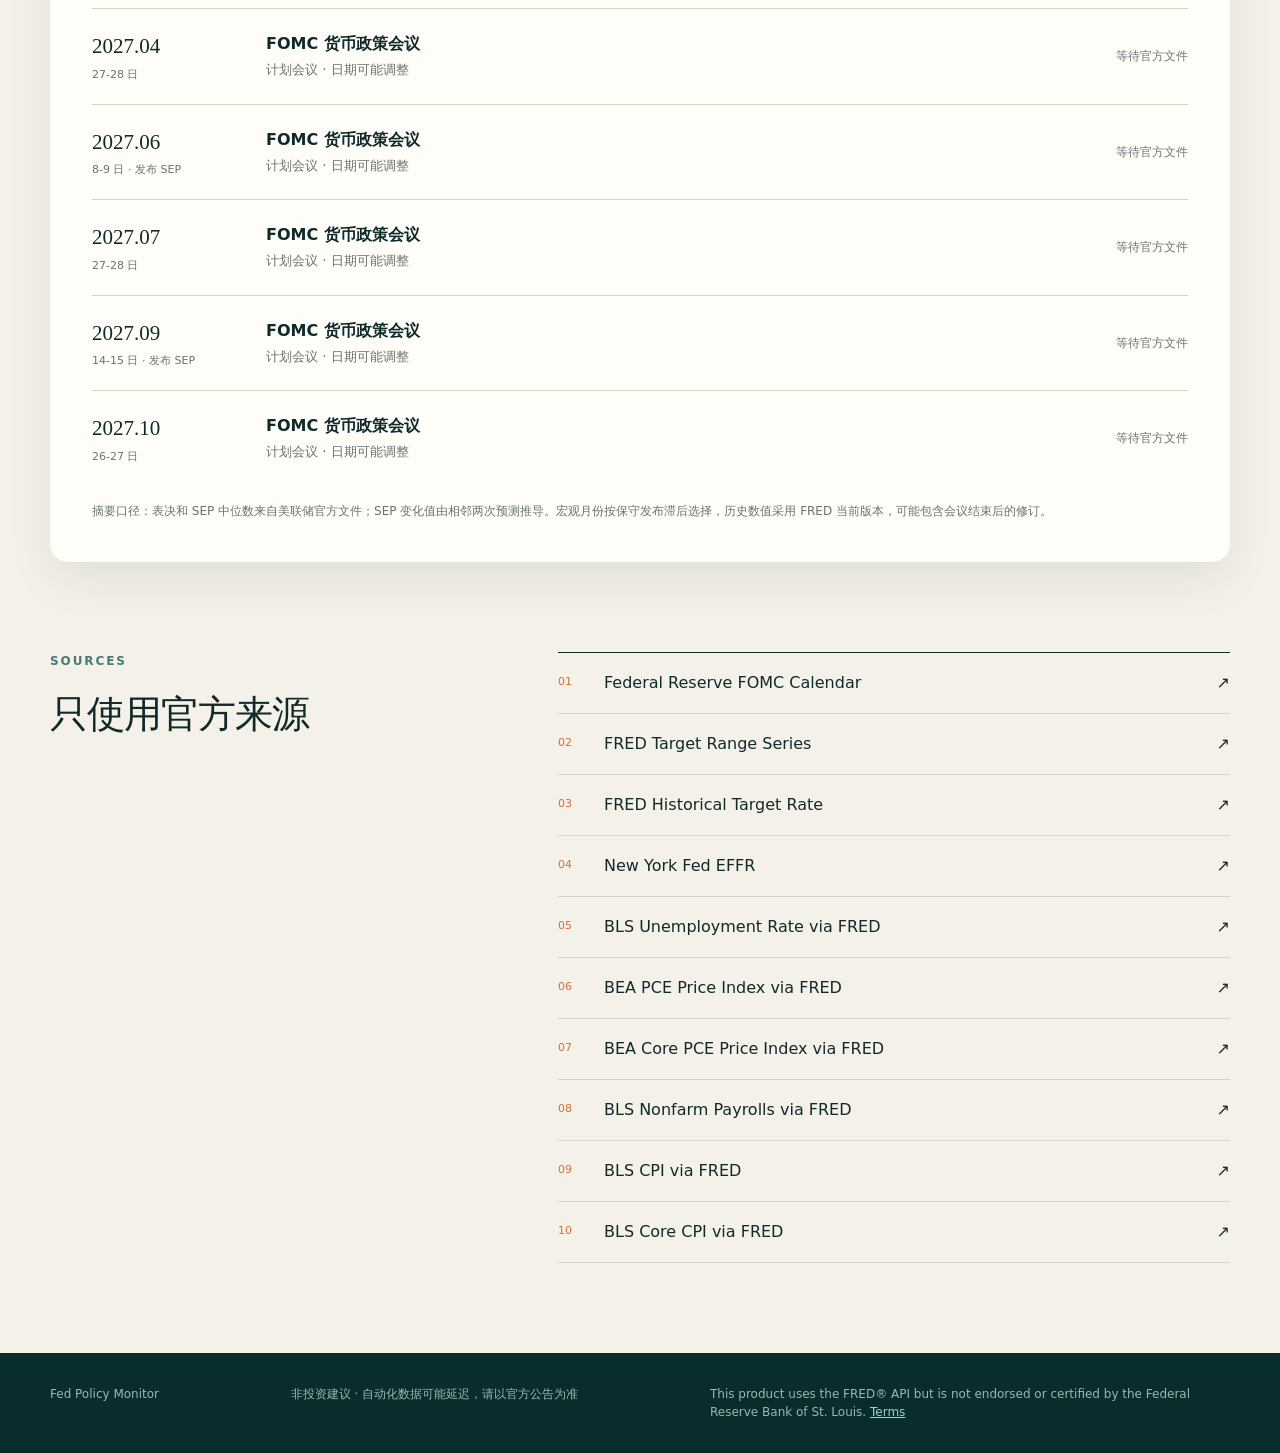
==== commit 6e0a7af8: "refactor: use official FRED API" ====
--- a/index.html
+++ b/index.html
@@ -143,6 +143,7 @@
     <div class="shell footer-inner">
       <span>Fed Policy Monitor</span>
       <span>非投资建议 · 自动化数据可能延迟，请以官方公告为准</span>
+      <span class="fred-notice">This product uses the FRED® API but is not endorsed or certified by the Federal Reserve Bank of St. Louis. <a href="https://fred.stlouisfed.org/docs/api/terms_of_use.html" target="_blank" rel="noreferrer">Terms</a></span>
     </div>
   </footer>
   <script src="app.js" defer></script>
--- a/styles.css
+++ b/styles.css
@@ -133,6 +133,8 @@
 .source-list b { font-weight: 400; }
 footer { background: #082d2c; color: #9bb7b3; padding: 32px 0; font-size: 12px; }
 .footer-inner { display: flex; justify-content: space-between; gap: 20px; }
+.fred-notice { max-width: 520px; }
+.fred-notice a { color: var(--mint); }
 .loading, .error-message { color: var(--muted); padding: 24px 0; }
 
 @media (max-width: 900px) {
